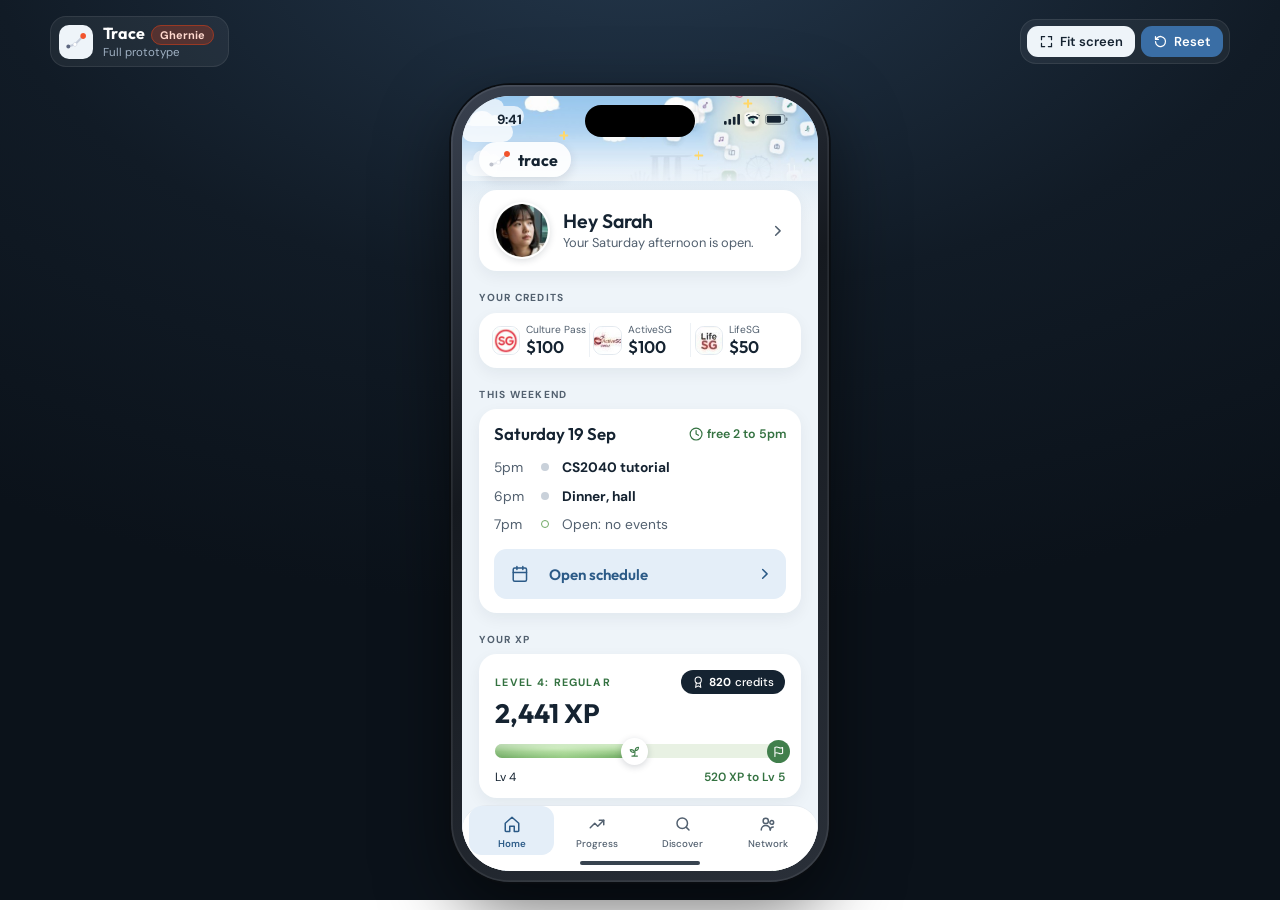
==== full/index.html @ 87d270d4 "Sharper photo on Sarah's feed post, compact linked-accounts strip under the Network tabs (v20261104d" ====
<!doctype html>
<html lang="en">
<head>
<meta charset="utf-8">
<script>/* clear old saved copies once per version so updates always show */
(function(){var V='20261104d';try{if(localStorage.getItem('trace-ver')!==V){localStorage.setItem('trace-ver',V);var done=function(){location.reload();};
var p=('caches' in window)?caches.keys().then(function(ks){return Promise.all(ks.map(function(k){return caches.delete(k);}));}):Promise.resolve();
p.then(function(){return navigator.serviceWorker?navigator.serviceWorker.getRegistrations():[];}).then(function(rs){return Promise.all((rs||[]).map(function(r){return r.update().catch(function(){});}));}).then(done,done);}}catch(e){}})();
</script>

<meta name="viewport" content="width=device-width, initial-scale=1, viewport-fit=cover, interactive-widget=resizes-content">
<title>Trace</title>
<meta name="description" content="Trace helps young people in Singapore restart hobbies they paused, and turns what they do into a record that counts.">
<meta property="og:type" content="website">
<meta property="og:site_name" content="Trace">
<meta property="og:title" content="Trace: restart your hobbies, keep the proof">
<meta property="og:description" content="Find a session that fits your free time, log your progress, and export a Skills Transcript. An IS211 prototype by G13T5.">
<meta property="og:url" content="https://trace.ghernie.com/">
<meta property="og:image" content="https://trace.ghernie.com/assets/og.png">
<meta property="og:image:width" content="1200">
<meta property="og:image:height" content="630">
<meta property="og:image:alt" content="The Trace app home screen beside the line: Restart your hobbies. Keep the proof.">
<meta name="twitter:card" content="summary_large_image">
<meta name="theme-color" content="#eef4f9">
<meta name="apple-mobile-web-app-capable" content="yes">
<meta name="mobile-web-app-capable" content="yes">
<meta name="apple-mobile-web-app-title" content="Trace">
<link rel="manifest" href="manifest.webmanifest">
<link rel="apple-touch-icon" href="../assets/icon-192.png">
<link rel="icon" href="../assets/mark_lg.svg" type="image/svg+xml">
<link rel="preconnect" href="https://fonts.googleapis.com">
<link rel="preconnect" href="https://fonts.gstatic.com" crossorigin>
<link href="https://fonts.googleapis.com/css2?family=DM+Sans:opsz,wght@9..40,400;9..40,500;9..40,600;9..40,700&family=Outfit:wght@600;700&family=Source+Serif+4:ital,opsz,wght@0,8..60,600;0,8..60,700;1,8..60,400&display=swap" rel="stylesheet">
<style>
:root{--ground:#eef4f9;--ink:#152331;--slate:#3f5570;--blue:#3a6ea5;--blue-ink:#2b5a87;--blue-soft:#e4eef8;--muted:#52606f;--z:1;--fit:1}
*{box-sizing:border-box;margin:0;padding:0}
html,body{background:var(--ground);-webkit-text-size-adjust:100%}
body{font-family:"DM Sans",system-ui,sans-serif;color:var(--ink);overscroll-behavior-y:none;-webkit-tap-highlight-color:transparent}
button{font:inherit;color:inherit;background:none;border:0;cursor:pointer}
img{display:block;-webkit-user-drag:none;user-select:none}
#app{width:402px;margin:0 auto;zoom:var(--z);background:var(--ground);min-height:calc(100vh / var(--z));position:relative;overflow:hidden}
.view{position:relative;width:402px;background:var(--ground)}
.view.in{animation:fadein .2s ease both}
@keyframes fadein{from{opacity:0}to{opacity:1}}
.view>img.base{position:absolute;left:0;top:0;width:402px}
.view>img.base.swap{animation:fadein .25s ease both}
.hdr{position:absolute;left:20px;top:52px;width:362px;height:40px;display:flex;align-items:center;justify-content:space-between;z-index:3;pointer-events:none}
.pill{display:flex;align-items:center;background:rgba(255,255,255,.88);border-radius:999px;white-space:nowrap;font-weight:600;color:var(--ink)}
.pill.logo{height:40px;gap:8px;padding:0 14px 0 10px;box-shadow:0 4px 12px rgba(21,35,49,.12)}
.pill.logo img{width:26px;height:22px}.pill.logo span{font-family:Outfit;font-weight:700;font-size:18px}
.pill.back{height:40px;gap:6px;padding:0 14px 0 10px;font-size:14px;box-shadow:0 4px 12px rgba(21,35,49,.12)}
.pill.back img{width:18px;height:18px}
.pill.where{padding:8px 12px;font-size:13px}
.hot{position:absolute;z-index:4;border-radius:10px;cursor:pointer}
.hot:active{background:rgba(21,35,49,.07)}
.debug .hot{outline:2px dashed #d23e1b;outline-offset:-2px;background:rgba(210,62,27,.08)}
.debug .w{outline:2px dashed #417f4c;outline-offset:1px}

/* ---------- interactive widgets (states drawn from the Figma components) ---------- */
.w{position:absolute;z-index:5;display:flex;align-items:center;justify-content:center;gap:6px;border-radius:999px;white-space:nowrap;cursor:pointer;
   transition:background-color .2s,border-color .2s,color .2s;user-select:none}
.w.ghost{background:transparent}
.w.chip{font-family:"DM Sans";font-weight:600;font-size:13px;border:1.5px solid #d9dde3;background:#fff;color:var(--ink)}
.w.chip.on{background:var(--ink);border-color:var(--ink);color:#fff}
.w.tog{background:#c9d3dd;justify-content:flex-start;padding:0 3px}
.w.tog i{width:22px;height:22px;border-radius:50%;background:#fff;box-shadow:0 1px 3px rgba(21,35,49,.2);transition:transform .2s ease}
.w.tog.on{background:#417f4c}.w.tog.on i{transform:translateX(18px)}
.w.act{font-family:Outfit;font-weight:600;font-size:13px;background:#e4eef8;border:1px solid #bfd3e8;box-shadow:0 2px 0 #c9daea;color:var(--blue-ink)}
.w.act.done,.w.sp.done{background:#e5f1df;border-color:#e5f1df;box-shadow:none;color:#347241}
.w.join{font-family:Outfit;font-weight:600;font-size:14px;background:var(--blue);border:1px solid #bfd3e8;box-shadow:0 2px 0 #c9daea;color:#fff}
.w.join.done{background:#417f4c;border-color:#417f4c;box-shadow:none}
.w.sp{font-family:Outfit;font-weight:600;font-size:15px;border-radius:14px}
.w.ghost.chip,.w.ghost.tog,.w.ghost.act,.w.ghost.join,.w.ghost.sp{background:transparent!important;border-color:transparent!important;box-shadow:none!important;color:transparent!important}
.w.ghost i,.w.ghost svg{opacity:0}
.w.compact{background:#fff;border-radius:0;box-shadow:0 3px 0 #fff;justify-content:flex-end}   /* hides the baked Connect button on the white card */
.cbadge{display:flex;align-items:center;justify-content:center;gap:4px;width:90px;height:22px;border-radius:999px;background:#e5f1df;color:#347241;font-family:Outfit;font-weight:600;font-size:12px;animation:fadein .2s ease both}
.w,.hot{outline:none}
.w:focus-visible,.hot:focus-visible{outline:2px solid #3a6ea5;outline-offset:2px}

/* ---------- bottom nav (same as the A/B app) ---------- */
#navwrap{position:fixed;left:0;right:0;bottom:0;z-index:20;pointer-events:none}
#nav{width:402px;margin:0 auto;zoom:var(--z);height:75px;position:relative}
.nav{position:absolute;left:0;right:0;bottom:0;height:75px;background:#fff;border-top:1px solid #e3e9ef;border-radius:28px 28px 0 0;display:flex;align-items:flex-start;padding:0 8px 18px;pointer-events:auto}
.tab{flex:1;height:100%;display:flex;flex-direction:column;align-items:center;gap:4px;padding:10px 0 6px;border-radius:14px;color:var(--muted);font-size:11px;font-weight:500}
.tab .ico{width:22px;height:22px;background:currentColor;-webkit-mask:var(--m) center/contain no-repeat;mask:var(--m) center/contain no-repeat}
.tab.on{background:var(--blue-soft);color:var(--blue-ink);font-weight:600}

/* ---------- overlays ---------- */
#ovl{position:fixed;inset:0;z-index:30;display:none}
#ovl.open{display:block}
.scrim{position:absolute;inset:0;background:rgba(21,35,49,.4);animation:fadein .2s ease both}
.sheetwrap{position:absolute;left:0;right:0;bottom:0;display:flex;justify-content:center;pointer-events:none}
.sheetbox{position:relative;width:402px;zoom:var(--z);overflow:hidden;pointer-events:auto;animation:sheetup .28s cubic-bezier(.2,.8,.2,1) both}
@keyframes sheetup{from{transform:translateY(60px);opacity:0}to{transform:none;opacity:1}}
.sheetbox>img{position:absolute;left:0;top:0;width:402px}

/* ================= DESKTOP: phone frame + control bar ================= */
#bar,#status,#homebar{display:none}
html.framed,html.framed body{background:radial-gradient(1200px 700px at 50% -10%,#24384d 0%,#111b26 55%,#0b121a 100%) fixed;min-height:100vh}
html.framed #stage{display:flex;flex-direction:column;align-items:center;gap:18px;padding:16px 16px 28px}
html.framed #bar{display:flex;flex-wrap:wrap;align-items:center;justify-content:space-between;gap:10px;color:#e8eef5;width:100%;max-width:1180px}
.grp{display:flex;align-items:center;gap:6px;background:rgba(255,255,255,.06);border:1px solid rgba(255,255,255,.08);border-radius:16px;padding:6px}
.brand{gap:10px;padding:6px 14px 6px 8px}
.brand .mk{width:34px;height:34px;border-radius:10px;background:#eef4f9;display:flex;align-items:center;justify-content:center}
.brand .mk img{width:22px;height:19px}
.brand b{font-family:Outfit;font-size:16px;font-weight:700;color:#fff}
.brand .tag{font-size:11px;font-weight:700;color:#ffd9cf;background:rgba(210,62,27,.28);border:1px solid rgba(210,62,27,.55);border-radius:999px;padding:2px 8px;margin-left:6px}
.brand small{display:block;font-size:11.5px;color:#9fb0c2;margin-top:1px}
.lbl{font-size:10.5px;font-weight:700;letter-spacing:1.2px;text-transform:uppercase;color:#8095aa;padding:0 6px 0 8px}
.bb{display:flex;align-items:center;gap:6px;font-size:13px;font-weight:600;color:#d7e1ec;padding:7px 12px;border-radius:11px;white-space:nowrap;text-decoration:none}
.bb:hover{background:rgba(255,255,255,.07)}
.bb.on{background:#eef4f9;color:#152331}
.bb.go{background:#3a6ea5;color:#fff}
.bb svg{width:15px;height:15px}
#pick{font:600 13px "DM Sans";color:#152331;background:#eef4f9;border:0;border-radius:11px;padding:7px 10px;max-width:230px}
html.framed #phone{zoom:var(--fit);width:426px;height:898px;padding:12px;border-radius:66px;background:linear-gradient(145deg,#3a4250,#15191f 40%,#2a3039);box-shadow:0 0 0 2px #0a0d11,0 30px 80px rgba(0,0,0,.55),inset 0 0 0 2px rgba(255,255,255,.08)}
html.framed #screen{position:relative;width:402px;height:874px;border-radius:54px;overflow:hidden;background:var(--ground);isolation:isolate}
html.framed #scroller{position:absolute;inset:0;overflow-y:auto;overflow-x:hidden;scrollbar-width:none;overscroll-behavior:contain}
html.framed #scroller::-webkit-scrollbar{display:none}
html.framed #app{min-height:874px}
html.framed #navwrap,html.framed #ovl{position:absolute}
html.framed #status{display:flex;position:absolute;left:0;right:0;top:0;height:50px;z-index:35;align-items:center;justify-content:space-between;padding:4px 34px 0 40px;font-weight:700;font-size:15px;color:#152331;pointer-events:none}
#status .isl{position:absolute;left:50%;top:11px;width:124px;height:36px;margin-left:-62px;background:#000;border-radius:20px}
#status .ic{display:flex;gap:6px;align-items:center}
html.framed #homebar{display:block;position:absolute;left:50%;bottom:7px;width:136px;height:5px;margin-left:-68px;border-radius:3px;background:#152331;opacity:.85;z-index:35;pointer-events:none}
</style>
<link rel="stylesheet" href="native.css?v=20261104d">
</head>
<body>
<div id="stage">
<header id="bar" aria-label="Prototype controls">
  <div class="grp brand"><div class="mk"><img src="../assets/mark_lg.svg" alt=""></div>
    <div><b>Trace</b><span class="tag">Ghernie</span><small>Full prototype</small></div></div>
  <select id="pick" aria-label="Jump to screen" hidden></select>
  <div class="grp">
    <button class="bb" id="bFit"><svg viewBox="0 0 24 24" fill="none" stroke="currentColor" stroke-width="2" stroke-linecap="round"><path d="M4 9V4h5M20 9V4h-5M4 15v5h5M20 15v5h-5"/></svg>Fit screen</button>
    <button class="bb go" id="bReset"><svg viewBox="0 0 24 24" fill="none" stroke="currentColor" stroke-width="2" stroke-linecap="round"><path d="M4 12a8 8 0 1 0 2.4-5.7L4 8.6M4 4v4.6h4.6"/></svg>Reset</button>
    </div>
</header>
<div id="phone"><div id="screen">
<div id="status" aria-hidden="true"><span>9:41</span><span class="isl"></span>
  <span class="ic"><svg width="18" height="12" viewBox="0 0 18 12"><rect x="0" y="8" width="3" height="4" rx="1" fill="#152331"/><rect x="5" y="5.5" width="3" height="6.5" rx="1" fill="#152331"/><rect x="10" y="3" width="3" height="9" rx="1" fill="#152331"/><rect x="15" y="0" width="3" height="12" rx="1" fill="#152331"/></svg>
  <svg width="16" height="12" viewBox="0 0 16 12"><path d="M8 11.5l2.3-2.7a3.3 3.3 0 0 0-4.6 0zM3.4 6.1a6.8 6.8 0 0 1 9.2 0l1.5-1.8a9.2 9.2 0 0 0-12.2 0zM.4 2.6a11 11 0 0 1 15.2 0L16 2.1A12 12 0 0 0 0 2.1z" fill="#152331"/></svg>
  <svg width="26" height="12" viewBox="0 0 26 12"><rect x=".5" y=".5" width="22" height="11" rx="3" fill="none" stroke="#152331" opacity=".45"/><rect x="2" y="2" width="16" height="8" rx="1.6" fill="#152331"/><rect x="23.5" y="4" width="1.8" height="4" rx=".9" fill="#152331" opacity=".45"/></svg></span></div>
<div id="scroller"><div id="app"></div></div>
<div id="navwrap"><div id="nav"><nav class="nav" aria-label="Main">
  <button class="tab" data-tab="h"><span class="ico" style="--m:url(../assets/n_home.svg)"></span>Home</button>
  <button class="tab" data-tab="p"><span class="ico" style="--m:url(../assets/n_prog.svg)"></span>Progress</button>
  <button class="tab" data-tab="d"><span class="ico" style="--m:url(../assets/n_disc.svg)"></span>Discover</button>
  <button class="tab" data-tab="w"><span class="ico" style="--m:url(../assets/n_net.svg)"></span>Network</button>
</nav></div></div>
<div id="ovl"></div>
<div id="homebar" aria-hidden="true"></div>
</div></div>
</div>
<script src="data.js?v=20261104d"></script>
<script src="native.js?v=20261104d"></script>
<script src="player.js?v=20261104d"></script>
<script src="appmode.js?v=20261104d"></script>
</body>
</html>
---- full/native.css ----
/* Trace native screens: Progress, Skills, Vault, Tailor, Portfolio. Built on the Trace 2.0 tokens. */
.nview{position:relative;width:402px;min-height:874px;background:var(--ground);padding-bottom:110px}
.nview *{box-sizing:border-box}
.nx-sky{position:absolute;left:0;top:0;width:402px;height:150px;background:url(../app/img/sky.jpg) top center/402px 96px no-repeat,linear-gradient(#d9e7f3 0,#d9e7f3 96px,var(--ground) 150px);pointer-events:none}
.nx-sky::after{content:"";position:absolute;left:0;right:0;top:70px;height:80px;background:linear-gradient(rgba(238,244,249,0),var(--ground))}
.nx-wrap{position:relative;padding:0 20px}
.nx-top{height:52px}
.nx-logo{display:inline-flex;align-items:center;gap:8px;height:40px;padding:0 14px 0 10px;background:rgba(255,255,255,.9);border-radius:999px;box-shadow:0 4px 12px rgba(21,35,49,.12);font-family:Outfit;font-weight:700;font-size:18px}
.nx-logo img{width:26px;height:22px}
.nx-back{display:inline-flex;align-items:center;gap:6px;height:40px;padding:0 16px 0 10px;background:#fff;border-radius:999px;box-shadow:0 4px 12px rgba(21,35,49,.12);font-weight:600;font-size:14px;color:var(--ink)}
.nx-back img{width:18px;height:18px}
.nx-hrow{display:flex;justify-content:space-between;align-items:center;height:40px}
.nx-where{background:rgba(255,255,255,.9);border-radius:999px;padding:7px 12px;font-size:13px;font-weight:600}
h1.nx-h1{font-family:Outfit;font-weight:700;font-size:30px;letter-spacing:-.3px;margin:18px 0 6px;color:var(--ink)}
.nx-sub{font-size:15px;color:#52606f;line-height:1.4;margin-bottom:14px}
.nx-label{font-size:11.5px;font-weight:700;letter-spacing:1.4px;text-transform:uppercase;color:#52606f;margin:22px 0 10px}
.nx-card{background:#fff;border-radius:20px;box-shadow:0 6px 18px rgba(21,35,49,.06);padding:16px}
.nx-card+.nx-card{margin-top:14px}
.nx-gap{height:14px}
.nx-row{display:flex;align-items:center;gap:12px}
.nx-sp{flex:1;min-width:0}
.nx-muted{color:#52606f;font-size:13px;line-height:1.4}
.nx-b{font-weight:700}
.nx-link{color:var(--blue-ink);font-weight:600;font-size:14px;display:inline-flex;align-items:center;gap:6px;cursor:pointer}
.nx-link svg{width:15px;height:15px}

/* segmented chips (Hobbies / Trace Skills / Trace Vault) */
.nx-seg{display:flex;gap:8px;margin:4px 0 14px;overflow-x:auto;scrollbar-width:none}
.nx-seg::-webkit-scrollbar{display:none}
.nx-pill{flex:none;height:38px;padding:0 16px;border-radius:999px;background:#fff;border:1.5px solid #d9dde3;font-weight:600;font-size:14px;color:var(--ink);display:inline-flex;align-items:center;gap:6px;transition:background .15s,color .15s}
.nx-pill.on{background:var(--ink);border-color:var(--ink);color:#fff}
.nx-pill.sm{height:32px;padding:0 12px;font-size:13px}
/* hobby tabs */
.nx-tabs{display:flex;background:#fff;border-radius:999px;padding:4px;box-shadow:0 4px 14px rgba(21,35,49,.06);margin:6px 0 14px}
.nx-tabs button{flex:1;height:42px;border-radius:999px;font-weight:600;font-size:15px;color:#3f5570;transition:background .2s,color .2s}
.nx-tabs button.on{background:var(--ink);color:#fff}

/* buttons */
.nx-btn{width:100%;height:52px;border-radius:14px;background:var(--blue);color:#fff;font-family:Outfit;font-weight:600;font-size:17px;display:flex;align-items:center;justify-content:center;gap:10px;box-shadow:0 3px 0 #2b5a87;transition:transform .08s,opacity .2s}
.nx-btn:active{transform:translateY(2px);box-shadow:0 1px 0 #2b5a87}
.nx-btn.ghost{background:#fff;color:var(--ink);border:1.5px solid #c9d6e3;box-shadow:0 2px 0 #d7e2ec}
.nx-btn.green{background:#417f4c;box-shadow:0 3px 0 #2f6239}
.nx-btn.sm{height:44px;font-size:15px;border-radius:12px}
.nx-btn[disabled]{opacity:.45;pointer-events:none}
.nx-btn svg{width:18px;height:18px}
.nx-btns{display:flex;gap:10px;margin-top:12px}
.nx-btns>*{flex:1}
.nx-mini{height:34px;padding:0 14px;border-radius:999px;background:#e4eef8;border:1px solid #bfd3e8;box-shadow:0 2px 0 #c9daea;color:var(--blue-ink);font-family:Outfit;font-weight:600;font-size:13.5px;display:inline-flex;align-items:center;gap:6px;white-space:nowrap}
.nx-mini.done{background:#e5f1df;border-color:#e5f1df;box-shadow:none;color:#347241}
.nx-tag{display:inline-flex;align-items:center;gap:5px;padding:4px 10px;border-radius:999px;font-size:12px;font-weight:600;background:#e4eef8;color:#2b5a87;white-space:nowrap}
.nx-tag.green{background:#e5f1df;color:#347241}
.nx-tag.amber{background:#fff4d6;color:#8a5a00}
.nx-tag.dark{background:var(--ink);color:#fff}
.nx-tag.grey{background:#eef1f4;color:#52606f}
.nx-tag svg{width:12px;height:12px}

/* toggle */
.nx-tog{flex:none;width:46px;height:28px;border-radius:999px;background:#c9d3dd;position:relative;transition:background .2s}
.nx-tog i{position:absolute;left:3px;top:3px;width:22px;height:22px;border-radius:50%;background:#fff;box-shadow:0 1px 3px rgba(21,35,49,.2);transition:transform .2s}
.nx-tog.on{background:#417f4c}.nx-tog.on i{transform:translateX(18px)}

/* list */
.nx-list{background:#fff;border-radius:20px;box-shadow:0 6px 18px rgba(21,35,49,.06);overflow:hidden}
.nx-li{display:flex;align-items:center;gap:12px;padding:14px 16px;border-top:1px solid #edf1f5;width:100%;text-align:left}
.nx-li:first-child{border-top:0}
.nx-li .t{font-weight:600;font-size:16px;color:var(--ink)}
.nx-li .s{font-size:13px;color:#52606f;margin-top:2px;line-height:1.35}
.nx-ico{flex:none;width:40px;height:40px;border-radius:12px;background:#e4eef8;color:var(--blue-ink);display:flex;align-items:center;justify-content:center}
.nx-ico.green{background:#e5f1df;color:#347241}
.nx-ico svg{width:20px;height:20px}
.nx-chev{width:18px;height:18px;color:#8b98a6;flex:none}
.nx-ava{flex:none;width:44px;height:44px;border-radius:50%;object-fit:cover;background:#dfe7ef}

/* Progress: hobbies grid */
.nx-cat{font-size:11.5px;font-weight:700;letter-spacing:1.4px;color:#52606f;margin:6px 0 8px}
.nx-hgrid{display:grid;grid-template-columns:repeat(3,1fr);gap:8px 6px;margin-bottom:10px}
.nx-hob{display:flex;flex-direction:column;align-items:center;gap:4px;padding:4px 0;border-radius:14px;text-align:center}
.nx-hob:active{background:#f1f5f9}
.nx-ring{position:relative;width:52px;height:52px;border-radius:50%;display:flex;align-items:center;justify-content:center}
.nx-ring .in{width:44px;height:44px;border-radius:50%;background:#e9eff5;display:flex;align-items:center;justify-content:center;color:#3f5570}
.nx-ring .in svg{width:22px;height:22px}
.nx-ring .lv{position:absolute;right:-6px;bottom:-4px;background:#417f4c;color:#fff;font-family:Outfit;font-weight:700;font-size:11px;padding:2px 6px;border-radius:999px;border:2px solid #fff}
.nx-ring.add{background:none;border:2px dashed #c3ccd6}
.nx-ring.add .in{background:none}
.nx-ring.sug{border:2px dashed #f0b3a1}
.nx-hob b{font-size:13.5px;font-weight:700;color:var(--ink)}
.nx-hob small{font-size:12px;color:#6a7683}
.nx-hob small.sugg{color:#2b5a87;font-weight:600}
.nx-ai{border-radius:20px;padding:2px;background:linear-gradient(135deg,#bfe0c4,#c6d9ef 50%,#2a3b4d)}
.nx-ai>div{background:#fff;border-radius:18px;padding:16px}
.nx-ai .kick{font-size:11.5px;font-weight:700;letter-spacing:1.2px;color:#3f5570}
.nx-mark{flex:none;width:38px;height:38px;border-radius:50%;background:#fff;border:1px solid #e3e9ef;display:flex;align-items:center;justify-content:center}
.nx-mark img{width:22px;height:19px}

/* radar */
.nx-radar{display:block;margin:0 auto}
.nx-radar text{font:600 12px "DM Sans";fill:#152331}
.nx-hchips{display:flex;justify-content:center;gap:6px;flex-wrap:wrap;margin-top:6px}
.nx-hchip{display:inline-flex;align-items:center;gap:5px;padding:5px 10px;border-radius:999px;background:#e4eef8;color:#2b5a87;font-size:12.5px;font-weight:600;transition:opacity .2s,background .2s}
.nx-hchip.off{background:#eef1f4;color:#8b98a6;text-decoration:line-through}
.nx-hchip svg{width:13px;height:13px}
.nx-insight{display:flex;gap:10px;background:#e4eef8;border-radius:14px;padding:12px 14px;font-size:14px;color:#2a3d52;line-height:1.4;margin-top:12px}
.nx-insight svg{flex:none;width:16px;height:16px;margin-top:2px;color:#2b5a87}
/* matrix */
.nx-skill{padding:14px 16px;border-top:1px solid #edf1f5;width:100%;text-align:left;display:block}
.nx-skill:first-child{border-top:0}
.nx-skill .r1,.nx-skill .r2{display:flex;align-items:center;justify-content:space-between;gap:10px}
.nx-skill .r2{margin-top:6px}
.nx-skill .nm{font-weight:700;font-size:16px}
.nx-bars{display:flex;align-items:center;gap:4px;font-size:13px;color:#3f5570}
.nx-bars i{width:20px;height:5px;border-radius:3px;background:#e1e6ec}
.nx-bars i.on{background:#6ea862}
.nx-bars span{margin-left:6px;width:64px}
.nx-ev{margin-top:10px;display:none;border-left:2px solid #d7e5d2;padding-left:10px}
.nx-skill.open .nx-ev{display:block;animation:fadein .2s}
.nx-ev div{font-size:13px;color:#3f5570;padding:3px 0}
.nx-sel{appearance:none;-webkit-appearance:none;height:32px;border-radius:999px;border:1.5px solid #c9d6e3;background:#fff url("data:image/svg+xml,%3Csvg xmlns='http://www.w3.org/2000/svg' width='12' height='12' viewBox='0 0 24 24' fill='none' stroke='%232b5a87' stroke-width='3' stroke-linecap='round'%3E%3Cpath d='M6 9l6 6 6-6'/%3E%3C/svg%3E") right 10px center no-repeat;padding:0 30px 0 12px;font:600 13px "DM Sans";color:#2b5a87}

/* vault grid */
.nx-chips{display:flex;gap:8px;overflow-x:auto;margin:0 -20px 14px;padding:0 20px;scrollbar-width:none}
.nx-chips::-webkit-scrollbar{display:none}
.nx-grid{display:grid;grid-template-columns:repeat(3,1fr);gap:10px}
.nx-tile{position:relative;background:#fff;border-radius:14px;overflow:hidden;box-shadow:0 4px 12px rgba(21,35,49,.06);text-align:center;animation:fadein .25s}
.nx-tile .th{position:relative;width:100%;aspect-ratio:114/113;background:#dfe7ef center/cover no-repeat;display:flex;align-items:center;justify-content:center;color:#3f5570}
.nx-tile .th svg.big{width:34px;height:34px}
.nx-tile .nm{font-size:12px;font-weight:500;padding:6px 6px 8px;white-space:nowrap;overflow:hidden;text-overflow:ellipsis}
.nx-tile .ok{position:absolute;left:6px;top:6px;width:20px;height:20px;border-radius:50%;background:#417f4c;color:#fff;display:flex;align-items:center;justify-content:center;border:2px solid #fff}
.nx-tile .ok svg{width:11px;height:11px}
.nx-tile .menu{position:absolute;right:6px;top:6px;width:26px;height:26px;border-radius:50%;background:rgba(255,255,255,.92);display:flex;align-items:center;justify-content:center}
.nx-tile .menu svg{width:15px;height:15px}
.nx-tile .newdot{position:absolute;right:6px;bottom:6px;background:#d23e1b;color:#fff;font-size:10px;font-weight:700;padding:2px 6px;border-radius:999px}
.nx-tile .pg{position:absolute;left:8px;right:8px;bottom:8px;height:5px;border-radius:3px;background:rgba(255,255,255,.7);overflow:hidden}
.nx-tile .pg i{display:block;height:100%;background:#6ea862;transition:width .2s linear}
.nx-tile .pct{position:absolute;left:6px;top:6px;background:rgba(21,35,49,.75);color:#fff;font-size:11px;font-weight:700;padding:2px 6px;border-radius:999px}
.nx-tile.fail .th{filter:grayscale(.6) brightness(.8)}
.nx-tile .x{position:absolute;left:6px;top:6px;width:22px;height:22px;border-radius:50%;background:#b3261e;color:#fff;display:flex;align-items:center;justify-content:center}
.nx-tile .x svg{width:12px;height:12px}
.nx-more{border:2px dashed #c3ccd6;background:transparent;box-shadow:none;display:flex;flex-direction:column;align-items:center;justify-content:center;gap:4px;min-height:140px;border-radius:14px;color:#3f5570}
.nx-more b{font-family:Outfit;font-size:20px}
.nx-more small{font-size:12.5px;color:#52606f}
.nx-act2{display:flex;background:#fff;border-radius:20px;box-shadow:0 6px 18px rgba(21,35,49,.06);margin-top:14px}
.nx-act2 button{flex:1;display:flex;align-items:center;gap:10px;padding:16px 14px;text-align:left}
.nx-act2 button+button{border-left:1px solid #edf1f5}
.nx-act2 .t{font-weight:600;font-size:15.5px}
.nx-act2 .s{font-size:12.5px;color:#52606f;margin-top:2px}
.nx-upcard .bar{height:8px;border-radius:4px;background:#e1e6ec;overflow:hidden;margin:12px 0}
.nx-upcard .bar i{display:block;height:100%;background:#6ea862;transition:width .25s}
.nx-alert{display:flex;gap:10px;align-items:flex-start;border-radius:14px;padding:12px 14px;font-size:14px;line-height:1.4}
.nx-alert.red{background:#fbe9e7;color:#8e1f14}
.nx-alert.green{background:#e5f1df;color:#2f5b33}
.nx-alert.blue{background:#e4eef8;color:#2a3d52}
.nx-alert svg{flex:none;width:17px;height:17px;margin-top:1px}
.nx-alert a,.nx-alert button.u{text-decoration:underline;font-weight:700;color:inherit;margin-left:auto}
.nx-pop{position:absolute;z-index:8;right:0;top:34px;width:200px;background:#fff;border-radius:14px;box-shadow:0 12px 30px rgba(21,35,49,.2);padding:4px;text-align:left;animation:fadein .15s}
.nx-pop button{display:flex;align-items:center;gap:10px;width:100%;padding:11px 12px;font-size:14.5px;font-weight:600;border-radius:10px}
.nx-pop button:active{background:#f1f5f9}
.nx-pop button.red{color:#b3261e}
.nx-pop svg{width:16px;height:16px}

/* hobby header */
.nx-hhead{position:relative;height:182px;background:center top/402px 182px no-repeat}
.nx-hhead .back{position:absolute;left:20px;top:52px}
.nx-hhead .ring{position:absolute;left:20px;top:104px;width:66px;height:66px;border-radius:50%;display:flex;align-items:center;justify-content:center}
.nx-hhead .ring .in{width:54px;height:54px;border-radius:50%;background:#fff;display:flex;align-items:center;justify-content:center;color:var(--ink)}
.nx-hhead .ring .in svg{width:26px;height:26px}
.nx-hhead .ring .lv{position:absolute;right:-8px;top:-6px;background:var(--ink);color:#fff;font-family:Outfit;font-weight:700;font-size:12px;padding:2px 7px;border-radius:999px;border:2px solid #fff}
.nx-hhead .ttl{position:absolute;left:92px;top:106px;min-width:176px;padding:4px 14px 6px 12px;border-radius:14px;background:rgba(244,248,251,.97);box-shadow:0 2px 10px rgba(21,35,49,.04)}
.nx-hhead .ttl b{display:block;font-family:Outfit;font-weight:700;font-size:30px;line-height:1.15;letter-spacing:-.3px}
.nx-hhead .ttl span{font-size:14.5px;font-weight:500;color:#3f5570}
.nx-hhead.plain{background:url(../app/img/sky.jpg) top center/402px 96px no-repeat,linear-gradient(#d9e7f3 0,#d9e7f3 96px,#dfeadc 182px)}

/* log session */
.nx-seg2{display:flex;background:#e9eef3;border-radius:999px;padding:3px;margin:12px 0}
.nx-seg2 button{flex:1;height:38px;border-radius:999px;font-weight:600;font-size:14px;color:#3f5570}
.nx-seg2 button.on{background:var(--ink);color:#fff}
.nx-field{display:block;width:100%;border:1.5px solid #d9dde3;background:#fff;border-radius:14px;padding:12px 14px;font:500 15px "DM Sans";color:var(--ink);outline:none}
.nx-field:focus{border-color:var(--blue)}
textarea.nx-field{resize:none;line-height:1.4}
.nx-flabel{font-size:11.5px;font-weight:700;letter-spacing:1.3px;color:#52606f;margin:16px 0 8px;text-transform:uppercase}
.nx-opts{display:flex;flex-wrap:wrap;gap:8px}

/* journey */
.nx-xp{font-family:Outfit;font-weight:700;font-size:28px}
.nx-xp small{font-family:"DM Sans";font-weight:500;font-size:14px;color:#52606f}
.nx-journey{display:block;margin:6px auto 0;overflow:visible}
.nx-journey text{font:600 11px "DM Sans";fill:#152331}
.nx-journey text.s{font-weight:400;font-size:10px;fill:#52606f}
.nx-journey text.f{fill:#7d8a97}
.nx-wave{position:relative;height:16px;border-radius:8px;background:#e8f1e3;overflow:visible;margin-top:8px}
.nx-wave>i{position:absolute;left:0;top:0;bottom:0;border-radius:8px;background:linear-gradient(90deg,#8fbf7f,#6ea862);transition:width .9s cubic-bezier(.2,.8,.2,1)}
.nx-wave>b{position:absolute;top:0;bottom:0;background:repeating-linear-gradient(90deg,#f4c84a 0 3px,transparent 3px 6px);border-radius:3px;transition:left .9s,width .5s}
.nx-wave>em{position:absolute;top:50%;width:30px;height:30px;margin:-15px 0 0 -15px;border-radius:50%;background:#fff;box-shadow:0 2px 8px rgba(21,35,49,.18);display:flex;align-items:center;justify-content:center;color:#417f4c;transition:left .9s cubic-bezier(.2,.8,.2,1)}
.nx-wave>em svg{width:15px;height:15px}
.nx-streak{display:flex;gap:16px;align-items:center;margin-top:12px}
.nx-donut{flex:none;width:86px;height:86px;border-radius:50%;display:flex;align-items:center;justify-content:center;transition:background .6s}
.nx-donut>div{width:62px;height:62px;border-radius:50%;background:#fff;display:flex;flex-direction:column;align-items:center;justify-content:center;line-height:1}
.nx-donut b{font-family:Outfit;font-size:24px}.nx-donut small{font-size:11px;color:#52606f;margin-top:2px}
.nx-weeks{display:flex;gap:6px;margin:10px 0 6px}
.nx-weeks i{flex:1;height:6px;border-radius:3px;background:#e1ecdb}
.nx-weeks i.on{background:#6ea862}
.nx-badges{display:grid;grid-template-columns:repeat(4,1fr);gap:4px;text-align:center}
.nx-badge{display:flex;flex-direction:column;align-items:center;gap:5px;padding:4px 2px;border-radius:12px}
.nx-badge .bi{width:54px;height:54px;border-radius:16px;background:#e5f1df;color:#2f6239;display:flex;align-items:center;justify-content:center;transition:all .3s}
.nx-badge .bi svg{width:26px;height:26px}
.nx-badge.lock .bi{background:transparent;border:2px dashed #c3ccd6;color:#8b98a6}
.nx-badge b{font-size:12.5px}
.nx-badge small{font-size:11px;color:#52606f;line-height:1.3}
.nx-badge.pop .bi{animation:pop .6s}
@keyframes pop{0%{transform:scale(.6)}60%{transform:scale(1.15)}100%{transform:scale(1)}}

/* review & share */
.nx-thumbs{display:flex;gap:8px;margin:12px 0}
.nx-thumbs button{position:relative;width:56px;height:56px;border-radius:10px;background:#dfe7ef center/cover;outline:2.5px solid transparent;outline-offset:1px;transition:opacity .2s}
.nx-thumbs button.on{outline-color:var(--ink)}
.nx-thumbs button:not(.on){opacity:.4}
.nx-thumbs button i{position:absolute;right:-5px;top:-5px;width:18px;height:18px;border-radius:50%;background:var(--ink);color:#fff;display:flex;align-items:center;justify-content:center}
.nx-thumbs button:not(.on) i{display:none}
.nx-thumbs i svg{width:10px;height:10px}
.nx-dest{display:flex;align-items:center;gap:12px;padding:12px 0;border-top:1px solid #edf1f5}
.nx-dest .lg{flex:none;width:42px;height:42px;border-radius:12px;border:1px solid #e3e9ef;display:flex;align-items:center;justify-content:center}
.nx-dest .lg svg,.nx-dest .lg img{width:24px;height:24px}

/* tailor chat */
.nx-chat{display:flex;flex-direction:column;gap:12px;padding-top:8px}
.nx-msg{display:flex;gap:10px;align-items:flex-start;animation:msgin .25s ease both}
@keyframes msgin{from{opacity:0;transform:translateY(8px)}to{opacity:1;transform:none}}
.nx-msg .bub{background:#fff;border-radius:18px;padding:12px 14px;font-size:15px;line-height:1.45;box-shadow:0 4px 12px rgba(21,35,49,.05);max-width:288px}
.nx-msg.me{justify-content:flex-end}
.nx-msg.me .bub{background:var(--ink);color:#fff;border-radius:18px 18px 4px 18px}
.nx-qr{display:flex;flex-wrap:wrap;gap:8px;padding-left:48px;animation:msgin .25s ease both}
.nx-qr button{height:38px;padding:0 14px;border-radius:999px;background:#fff;border:1.5px solid #d9dde3;font-weight:600;font-size:14px}
.nx-qr button:active{background:#f1f5f9}
.nx-typing{display:inline-flex;gap:4px;padding:4px 2px}
.nx-typing i{width:7px;height:7px;border-radius:50%;background:#9aa7b4;animation:blink 1s infinite}
.nx-typing i:nth-child(2){animation-delay:.15s}.nx-typing i:nth-child(3){animation-delay:.3s}
@keyframes blink{0%,80%,100%{opacity:.3}40%{opacity:1}}
.nx-compose{position:sticky;bottom:86px;display:flex;gap:10px;margin-top:16px;z-index:4}
.nx-compose input{flex:1;height:50px;border-radius:999px;border:0;background:#fff;padding:0 18px;font:500 15px "DM Sans";box-shadow:0 4px 14px rgba(21,35,49,.08);outline:none}
.nx-compose button{flex:none;width:50px;height:50px;border-radius:50%;background:var(--ink);color:#fff;display:flex;align-items:center;justify-content:center}
.nx-compose button svg{width:20px;height:20px}
.nx-check{display:flex;gap:8px;align-items:center;font-size:14px;padding:3px 0}
.nx-check svg{width:15px;height:15px;color:#417f4c}

/* portfolio */
.nx-stats{display:flex;justify-content:space-between;margin:14px 0 12px;padding-bottom:12px;border-bottom:1px solid #edf1f5}
.nx-stats div{display:flex;flex-direction:column}
.nx-stats b{font-family:Outfit;font-weight:500;font-size:26px}
.nx-stats small{font-size:12px;color:#52606f}
.nx-works{display:flex;gap:10px;overflow-x:auto;margin:0 -20px;padding:2px 20px 4px;scrollbar-width:none}
.nx-works::-webkit-scrollbar{display:none}
.nx-works>*{flex:none;width:114px;height:114px;border-radius:14px;background:#dfe7ef center/cover}
.nx-works .add{border:2px dashed #c3ccd6;background:none;display:flex;flex-direction:column;align-items:center;justify-content:center;color:#3f5570;font-weight:600;font-size:13px;gap:4px}
.nx-works .add svg{width:22px;height:22px}
.nx-linkbox{display:flex;align-items:center;justify-content:space-between;background:#f1f5f9;border-radius:12px;padding:12px 14px;margin-top:12px;font-size:14px;color:#3f5570}

/* transcript document */
.nx-doc{background:#fff;border-radius:6px;box-shadow:0 10px 30px rgba(21,35,49,.14);padding:22px 20px;font-size:12px;color:#152331;line-height:1.45}
.nx-doc h2{font-family:Outfit;font-size:20px;margin:0}
.nx-doc h3{font-size:10px;letter-spacing:1.3px;text-transform:uppercase;color:#52606f;margin:16px 0 6px;border-bottom:1px solid #e3e9ef;padding-bottom:4px}
.nx-doc table{width:100%;border-collapse:collapse}
.nx-doc td,.nx-doc th{text-align:left;padding:5px 4px;border-bottom:1px solid #f0f3f6;vertical-align:top}
.nx-doc th{font-size:10px;color:#52606f;font-weight:600}
.nx-doc .imgs{display:grid;grid-template-columns:repeat(3,1fr);gap:6px}
.nx-doc .imgs div{aspect-ratio:1;border-radius:4px;background:#dfe7ef center/cover}
.nx-doc q{display:block;font-style:italic;color:#3f5570;margin:4px 0 2px}
.nx-doc .foot{margin-top:16px;padding-top:8px;border-top:1px solid #e3e9ef;font-size:10px;color:#6a7683;display:flex;justify-content:space-between}

/* sheets */
#nsheet{position:fixed;inset:0;z-index:31;display:none}
#nsheet.open{display:block}
html.framed #nsheet{position:absolute}
#nsheet .scrim{position:absolute;inset:0;background:rgba(21,35,49,.42);animation:fadein .2s}
#nsheet .wrap{position:absolute;left:0;right:0;bottom:0;display:flex;justify-content:center;pointer-events:none}
#nsheet .sh{pointer-events:auto;width:402px;zoom:var(--z);max-height:780px;overflow-y:auto;background:#fff;border-radius:28px 28px 0 0;padding:10px 20px 26px;animation:sheetup .28s cubic-bezier(.2,.8,.2,1) both;scrollbar-width:none}
#nsheet .sh::-webkit-scrollbar{display:none}
#nsheet .grab{width:40px;height:4px;border-radius:2px;background:#d6dde4;margin:0 auto 18px}
#nsheet h3{font-family:Outfit;font-weight:600;font-size:23px;margin-bottom:6px}
.nx-radio{display:flex;align-items:center;gap:14px;width:100%;text-align:left;border:1.5px solid #e3e9ef;border-radius:16px;padding:12px 14px;margin-top:10px;transition:border-color .15s}
.nx-radio.on{border-color:var(--ink);border-width:2px}
.nx-radio .dot{flex:none;width:22px;height:22px;border-radius:50%;border:2px solid #c3ccd6;display:flex;align-items:center;justify-content:center}
.nx-radio.on .dot{border-color:var(--ink)}
.nx-radio.on .dot::after{content:"";width:11px;height:11px;border-radius:50%;background:var(--ink)}
.nx-radio .t{font-weight:600;font-size:15.5px}
.nx-radio .s{font-size:13px;color:#52606f;margin-top:2px}
.nx-big{width:100%;border-radius:16px;background:#dfe7ef center/cover;aspect-ratio:4/3;margin-bottom:14px;display:flex;align-items:center;justify-content:center;color:#3f5570;overflow:hidden}
.nx-big video{width:100%;height:100%;object-fit:cover}
.nx-big svg{width:56px;height:56px}
.nx-celebrate{text-align:center;padding:8px 0 4px}
.nx-celebrate .medal{width:96px;height:96px;margin:6px auto 12px;border-radius:50%;background:radial-gradient(circle at 30% 30%,#9ed08b,#417f4c);color:#fff;display:flex;align-items:center;justify-content:center;font-family:Outfit;font-weight:700;font-size:34px;box-shadow:0 10px 30px rgba(65,127,76,.35);animation:pop .7s}
.nx-confetti{position:absolute;inset:0;pointer-events:none;overflow:hidden}
.nx-confetti i{position:absolute;top:-12px;width:8px;height:12px;border-radius:2px;animation:fall 1.8s ease-in forwards}
@keyframes fall{to{transform:translateY(520px) rotate(540deg);opacity:0}}
#ntoast{position:fixed;left:0;right:0;bottom:96px;z-index:40;display:flex;justify-content:center;pointer-events:none}
html.framed #ntoast{position:absolute}
#ntoast div{zoom:var(--z);max-width:360px;background:var(--ink);color:#fff;font-size:14px;font-weight:500;padding:12px 16px;border-radius:14px;box-shadow:0 10px 24px rgba(0,0,0,.25);display:flex;align-items:center;gap:10px;animation:toast 2.6s ease both}
#ntoast svg{flex:none;width:16px;height:16px;color:#9ed08b}
@keyframes toast{0%{opacity:0;transform:translateY(12px)}8%,85%{opacity:1;transform:none}100%{opacity:0;transform:translateY(6px)}}
.nx-count{display:inline-block;min-width:1ch}
.nx-hide{display:none!important}
.nx-spin{width:18px;height:18px;border-radius:50%;border:2.5px solid rgba(255,255,255,.4);border-top-color:#fff;animation:spin .8s linear infinite}
@keyframes spin{to{transform:rotate(360deg)}}

/* print: only the transcript */
#printdoc{display:none}
@media print{
  @page{size:A4;margin:14mm}
  body>*:not(#printdoc){display:none!important}
  html,body{background:#fff!important}
  #printdoc{display:block!important}
  #printdoc .nx-doc{box-shadow:none;border-radius:0;padding:0;font-size:12.5px}
  #printdoc .nx-doc .imgs div{-webkit-print-color-adjust:exact;print-color-adjust:exact}
}
#nsheet.open ~ #ntoast{bottom:auto;top:56px}
.nx-tile{overflow:visible}
.nx-tile .th{border-radius:14px 14px 0 0;overflow:hidden}
.nx-tile:has(.nx-pop){z-index:9}
.nx-grid>.nx-tile:nth-child(3n+1) .nx-pop{left:0;right:auto}
.nx-grid>.nx-tile:nth-child(3n+2) .nx-pop{left:50%;right:auto;transform:translateX(-50%)}

/* ===== phone app mode (no desktop frame) ===== */
#mfab{display:none}
html:not(.framed):not(.appmode):not(.fabhidden) #mfab{display:flex;position:fixed;right:10px;top:calc(8px + env(safe-area-inset-top));z-index:45;gap:4px;align-items:center;padding:4px;border-radius:999px;background:rgba(21,35,49,.82);backdrop-filter:blur(8px);-webkit-backdrop-filter:blur(8px);box-shadow:0 6px 18px rgba(0,0,0,.25)}
#mfab button{display:flex;align-items:center;justify-content:center;gap:6px;color:#fff;font:600 13px "DM Sans",system-ui;height:34px;border-radius:999px}
#mfab .mf-go{padding:0 12px 0 10px;background:#3a6ea5}
#mfab .mf-ic{width:34px}
#mfab button[hidden]{display:none}
#mfab svg{width:16px;height:16px}
html.appmode #status{display:none}
html.appmode #status .isl{display:none}
html.appmode,html.appmode body{background:var(--ground);overscroll-behavior:none}
html:not(.framed) #navwrap{padding-bottom:env(safe-area-inset-bottom)}
html:not(.framed) #navwrap::after{content:"";position:absolute;left:0;right:0;bottom:0;height:env(safe-area-inset-bottom);background:#fff}
html:not(.framed) #app{min-height:calc(100dvh / var(--z))}

/* ================= MOTION ================= */
@property --p{syntax:'<number>';inherits:false;initial-value:0}
.cg{background:conic-gradient(var(--rc) calc(var(--p)*1turn), var(--rt) 0);transition:--p .9s cubic-bezier(.2,.8,.2,1)}
.nview.in .cg{animation:cgfill 1.1s cubic-bezier(.2,.8,.2,1) .15s both}
@keyframes cgfill{from{--p:0}}

/* entrance */
.nview.in .rise{animation:rise .55s cubic-bezier(.2,.8,.2,1) both;animation-delay:var(--d,0ms)}
@keyframes rise{from{opacity:0;transform:translateY(14px)}to{opacity:1;transform:none}}

/* sky: clouds, bobbing tiles, twinkles */
.nx-deco{position:absolute;left:0;top:0;width:402px;height:182px;pointer-events:none;overflow:hidden;z-index:0}
.nx-hhead .nx-deco{z-index:1}
.nx-hhead>.back,.nx-hhead>.ring,.nx-hhead>.ttl{z-index:2}
.nx-wrap{z-index:1}
.nx-cloud{position:absolute;height:22px;border-radius:22px;background:#fff;opacity:.8;filter:blur(.3px);animation:drift linear infinite}
.nx-cloud::before,.nx-cloud::after{content:"";position:absolute;background:#fff;border-radius:50%}
.nx-cloud::before{width:26px;height:26px;left:10px;top:-13px}
.nx-cloud::after{width:20px;height:20px;left:28px;top:-8px}
.nx-cloud.c1{width:58px;top:30px;animation-duration:46s;animation-delay:-12s}
.nx-cloud.c2{width:44px;top:70px;opacity:.6;transform:scale(.8);animation-duration:62s;animation-delay:-40s}
.nx-cloud.c3{width:70px;top:12px;opacity:.7;animation-duration:78s;animation-delay:-5s}
@keyframes drift{from{left:-90px}to{left:430px}}
.nx-float{position:absolute;width:48px;height:48px;border-radius:13px;background:#fff;box-shadow:0 6px 14px rgba(21,35,49,.16);display:flex;align-items:center;justify-content:center;color:#152331;transform:rotate(var(--r));animation:bob 4.2s ease-in-out infinite}
.nx-float svg{width:24px;height:24px}
@keyframes bob{0%,100%{transform:translateY(0) rotate(var(--r))}50%{transform:translateY(-6px) rotate(calc(var(--r) * -0.4))}}
.nx-mini-tile{position:absolute;width:22px;height:22px;border-radius:6px;background:rgba(255,255,255,.95);box-shadow:0 2px 6px rgba(21,35,49,.12);display:flex;align-items:center;justify-content:center;color:#5d6b8a;animation:bobsm 5s ease-in-out infinite}
.nx-mini-tile svg{width:12px;height:12px}
@keyframes bobsm{0%,100%{transform:translate(0,0) rotate(-6deg)}33%{transform:translate(3px,-5px) rotate(4deg)}66%{transform:translate(-2px,-2px) rotate(-2deg)}}
.nx-twinkle{position:absolute;width:10px;height:10px;animation:twinkle 2.6s ease-in-out infinite}
.nx-twinkle::before,.nx-twinkle::after{content:"";position:absolute;left:4px;top:0;width:2px;height:10px;border-radius:2px;background:#ffd76a}
.nx-twinkle::after{transform:rotate(90deg)}
@keyframes twinkle{0%,100%{opacity:0;transform:scale(.4) rotate(0)}50%{opacity:1;transform:scale(1) rotate(45deg)}}
.nx-hhead .ring{box-shadow:0 0 0 0 rgba(110,168,98,.45);animation:ringglow 3s ease-in-out infinite}
@keyframes ringglow{0%,100%{box-shadow:0 0 0 0 rgba(110,168,98,.0)}50%{box-shadow:0 0 0 6px rgba(110,168,98,.18)}}

/* XP bar: flowing fill, marching pending stripes, bobbing knob */
.nx-wave{overflow:hidden;border-radius:8px}
.nx-wave>i{background:linear-gradient(90deg,#7fb46f,#a6d394,#6ea862,#a6d394,#7fb46f);background-size:200% 100%;animation:flow 3s linear infinite;overflow:hidden}
.nx-wave>i::after{content:"";position:absolute;inset:0;background:repeating-linear-gradient(115deg,rgba(255,255,255,0) 0 10px,rgba(255,255,255,.28) 10px 16px);background-size:200% 100%;animation:flow 1.6s linear infinite}
.nx-wave>i::before{content:"";position:absolute;top:0;bottom:0;width:40px;left:-40px;background:linear-gradient(90deg,transparent,rgba(255,255,255,.7),transparent);animation:shine 2.8s ease-in-out infinite}
@keyframes flow{from{background-position:0 0}to{background-position:-200% 0}}
@keyframes shine{0%{left:-40px}60%,100%{left:100%}}
.nx-wave>b{animation:march 1s linear infinite;background-size:12px 100%}
@keyframes march{from{background-position:0 0}to{background-position:12px 0}}
.nx-wave{overflow:visible}
.nx-wave>em{animation:knob 2.4s ease-in-out infinite;z-index:2}
@keyframes knob{0%,100%{margin-top:-15px}50%{margin-top:-19px}}

/* journey path */
.nx-journey path.flow{animation:dash 1.2s linear infinite}
@keyframes dash{to{stroke-dashoffset:-18}}
.nview.in .nx-journey path.done{stroke-dasharray:100;animation:draw 1s cubic-bezier(.2,.8,.2,1) .2s both}
@keyframes draw{from{stroke-dashoffset:100}to{stroke-dashoffset:0}}
.nx-journey .pulse{transform-box:fill-box;transform-origin:center;animation:pulse 2s ease-out infinite}
@keyframes pulse{0%{transform:scale(1);opacity:.7}100%{transform:scale(1.7);opacity:0}}

/* buttons, tags, badges, AI card */
.nx-btn:not(.ghost){position:relative;overflow:hidden}
.nx-btn:not(.ghost)::after{content:"";position:absolute;top:0;bottom:0;width:60px;left:-80px;background:linear-gradient(100deg,transparent,rgba(255,255,255,.28),transparent);transform:skewX(-18deg);animation:btnshine 4.5s ease-in-out infinite}
@keyframes btnshine{0%,70%{left:-80px}100%{left:110%}}
.nx-tag.amber svg{animation:tick 2s linear infinite}
@keyframes tick{to{transform:rotate(360deg)}}
.nx-tag.amber{animation:glow 2s ease-in-out infinite}
@keyframes glow{0%,100%{box-shadow:0 0 0 0 rgba(244,200,74,0)}50%{box-shadow:0 0 0 4px rgba(244,200,74,.25)}}
.nx-badge:not(.lock) .bi{animation:float 3.6s ease-in-out infinite}
.nx-badge:nth-child(2):not(.lock) .bi{animation-delay:-1.2s}
.nx-badge:nth-child(3):not(.lock) .bi{animation-delay:-2.4s}
@keyframes float{0%,100%{transform:translateY(0)}50%{transform:translateY(-4px)}}
.nx-ai{background:linear-gradient(120deg,#bfe0c4,#c6d9ef,#2a3b4d,#c6d9ef,#bfe0c4);background-size:300% 300%;animation:aiborder 6s ease-in-out infinite}
@keyframes aiborder{0%,100%{background-position:0% 50%}50%{background-position:100% 50%}}
.nx-mark{animation:markbob 3.2s ease-in-out infinite}
@keyframes markbob{0%,100%{transform:translateY(0)}50%{transform:translateY(-2px)}}
.nx-hob:active,.nx-tile:active,.nx-li:active{transform:scale(.97);transition:transform .1s}
.nx-ring.add,.nx-more{transition:border-color .2s}
.nx-ring.sug{animation:sugg 2.4s ease-in-out infinite}
@keyframes sugg{0%,100%{transform:scale(1)}50%{transform:scale(1.06)}}
.nx-donut{animation:none}
.nview.in .nx-badge .bi{animation:pop .6s both, float 3.6s ease-in-out .6s infinite}
.nview.in .nx-badge.lock .bi{animation:pop .6s both}

@media (prefers-reduced-motion: reduce){
  .nview *,.nview *::before,.nview *::after{animation:none!important;transition:none!important}
}

/* slower, calmer progress fills */
.nx-wave>i{transition:width 2.4s cubic-bezier(.3,.7,.2,1)}
.nx-wave>em{transition:left 2.4s cubic-bezier(.3,.7,.2,1)}
.nx-wave>b{transition:left 2.4s cubic-bezier(.3,.7,.2,1),width .6s}
.cg{transition:--p 2s cubic-bezier(.3,.7,.2,1)}
.nview.in .cg{animation-duration:2s}

/* Home XP card (over the screen image) */
.view .nx-deco{position:absolute;z-index:3}
.nx-homexp{position:absolute;left:20px;top:617px;width:362px;height:151px;z-index:4;background:#fff;border-radius:20px;padding:18px 18px 14px;cursor:pointer;font-family:"DM Sans",system-ui;color:#152331;animation:rise .6s cubic-bezier(.2,.8,.2,1) both}
.nx-homexp .kick{font-size:12px;font-weight:700;letter-spacing:1.3px;color:#347241}
.nx-homexp .cred{display:inline-flex;align-items:center;gap:5px;background:#152331;color:#fff;border-radius:999px;padding:5px 12px;font-size:13px;font-weight:500}
.nx-homexp .cred svg{width:14px;height:14px}
.nx-homexp .nx-wave{background:#e8f1e3}
.nx-homexp .flag{position:absolute;right:-6px;top:50%;width:26px;height:26px;margin-top:-13px;border-radius:50%;background:#417f4c;color:#fff;display:flex;align-items:center;justify-content:center;z-index:1}
.nx-homexp .flag svg{width:13px;height:13px}
.nx-homexp .nx-xp b{font-family:Outfit;font-weight:700}
html:not(.framed) #mfab{zoom:var(--z)}
#ntoast div.act{pointer-events:auto}
#ntoast .tbtn{margin-left:6px;color:#9ed08b;font-weight:700;text-decoration:underline;font-size:14px;pointer-events:auto}
.nview.in .nx-post{animation:rise .55s cubic-bezier(.2,.8,.2,1) both}
/* cut-out icon tiles bobbing in place */
.nx-ft{position:absolute;max-width:none;filter:drop-shadow(0 2px 3px rgba(21,35,49,.16));animation:ftbob 4s ease-in-out infinite;will-change:transform}
.nx-ft.big{filter:drop-shadow(0 6px 10px rgba(21,35,49,.2));animation-name:ftbobbig}
@keyframes ftbob{0%,100%{transform:translateY(0) rotate(0)}50%{transform:translateY(-3px) rotate(2deg)}}
@keyframes ftbobbig{0%,100%{transform:translateY(0) rotate(0)}50%{transform:translateY(-4px) rotate(-1.5deg)}}
.view>.nx-deco.img{z-index:2}

/* calmer flowing on the green bars */
.nx-wave>i{animation-duration:10s}
.nx-wave>i::after{animation-duration:7s}
.nx-wave>i::before{animation:shine 7s ease-in-out infinite}
@keyframes shine{0%,70%{left:-40px}100%{left:100%}}
.nx-wave>b{animation-duration:3.5s}
.nx-wave>em{animation-duration:3.6s}

/* clear tap feedback everywhere */
.nx-btn,.nx-mini,.nx-pill,.nx-hob,.nx-tile,button.nx-li,.nx-tabs button,.nx-seg2 button,.nx-tog,.nx-hchip,.nx-radio,.nx-act2 button,.nx-more,.nx-qr button,.nx-back,.nx-link,.nx-thumbs button,.nx-works>*,.nx-badge,.nx-homexp,.tab,#mfab button{transition:transform .18s cubic-bezier(.3,1.6,.5,1),filter .15s,background-color .2s,color .2s}
.nx-btn:active,.nx-mini:active,.nx-pill:active,.nx-hob:active,.nx-tile:active,button.nx-li:active,.nx-tabs button:active,.nx-seg2 button:active,.nx-tog:active,.nx-hchip:active,.nx-radio:active,.nx-act2 button:active,.nx-more:active,.nx-qr button:active,.nx-back:active,.nx-thumbs button:active,.nx-works>*:active,.nx-badge:active,.nx-homexp:active,.tab:active,#mfab button:active{transform:scale(.92);filter:brightness(.94);transition-duration:.08s}
.nx-link:active{transform:scale(.9);opacity:.7}
.hot:active{background:rgba(58,110,165,.16)}
.nx-tap{position:fixed;z-index:9999;pointer-events:none;border-radius:50%;background:radial-gradient(circle,rgba(58,110,165,.38) 0,rgba(58,110,165,.22) 45%,rgba(58,110,165,0) 70%);transform:translate(-50%,-50%) scale(.2);animation:tap .55s cubic-bezier(.2,.8,.2,1) forwards}
@keyframes tap{0%{opacity:1;transform:translate(-50%,-50%) scale(.2)}100%{opacity:0;transform:translate(-50%,-50%) scale(1)}}
@media (prefers-reduced-motion: reduce){.nx-tap{display:none}}
.nx-tap{background:radial-gradient(circle,rgba(58,110,165,.55) 0,rgba(58,110,165,.32) 45%,rgba(58,110,165,0) 70%);animation:tap2 .75s cubic-bezier(.2,.8,.2,1) forwards}
@keyframes tap2{0%{opacity:1;transform:translate(-50%,-50%) scale(.3)}50%{opacity:.75}100%{opacity:0;transform:translate(-50%,-50%) scale(1.15)}}

/* ===== liquid green bars (no stripes) ===== */
.nx-wave>i{background:
   radial-gradient(60% 140% at 20% 30%, rgba(196,232,178,.95) 0, rgba(196,232,178,0) 60%),
   radial-gradient(50% 160% at 70% 80%, rgba(92,154,82,.9) 0, rgba(92,154,82,0) 60%),
   radial-gradient(40% 120% at 45% 10%, rgba(170,216,150,.9) 0, rgba(170,216,150,0) 60%),
   linear-gradient(90deg,#6ea862,#8cc57a 50%,#6ea862);
  background-size:220% 100%,260% 100%,180% 100%,100% 100%;
  animation:liquid 14s ease-in-out infinite alternate}
@keyframes liquid{0%{background-position:0% 0,100% 0,30% 0,0 0}50%{background-position:60% 0,40% 0,90% 0,0 0}100%{background-position:100% 0,0% 0,10% 0,0 0}}
.nx-wave>i::after{background:linear-gradient(rgba(255,255,255,.42),rgba(255,255,255,0) 55%);animation:none;background-size:auto}
.nx-wave>i::before{width:70px;left:-70px;top:-30%;bottom:-30%;border-radius:50%;background:radial-gradient(closest-side,rgba(255,255,255,.45),rgba(255,255,255,0));filter:blur(2px);animation:drop 9s ease-in-out infinite}
@keyframes drop{0%{left:-70px}100%{left:100%}}
.nx-wave>b{background:linear-gradient(90deg,rgba(244,200,74,.75),rgba(250,222,140,.5),rgba(244,200,74,.75));background-size:200% 100%;animation:liquidp 5s ease-in-out infinite alternate}
@keyframes liquidp{0%{background-position:0 0;opacity:.75}100%{background-position:100% 0;opacity:1}}
.nx-upcard .bar i,.nx-badge .nx-upcard .bar i{background:linear-gradient(90deg,#6ea862,#9fd08c,#6ea862);background-size:200% 100%;animation:liquidp 6s ease-in-out infinite alternate}

/* ===== hover (mouse) ===== */
@media (hover:hover){
  .nx-btn:hover{filter:brightness(1.07);transform:translateY(-2px)}
  .nx-btn.ghost:hover{background:#f6f9fc}
  .nx-tile:hover,.nx-works>*:hover{transform:translateY(-4px);box-shadow:0 12px 24px rgba(21,35,49,.14)}
  .nx-hob:hover .nx-ring{transform:scale(1.08);transition:transform .25s cubic-bezier(.3,1.6,.5,1)}
  .nx-badge:hover .bi{transform:translateY(-4px) rotate(-4deg)}
  button.nx-li:hover,.nx-act2 button:hover,.nx-radio:hover{background:#f5f8fb}
  .nx-pill:not(.on):hover,.nx-mini:hover,.nx-qr button:hover{border-color:#8fa7bf;transform:translateY(-1px)}
  .nx-card.nx-post:hover,.nx-homexp:hover{box-shadow:0 14px 30px rgba(21,35,49,.12);transform:translateY(-2px)}
  .tab:not(.on):hover{color:var(--blue-ink);background:#f1f6fb}
  .hot:hover{background:rgba(58,110,165,.07)}
  .nx-back:hover{transform:translateX(-2px)}
}
.nx-card.nx-post,.nx-homexp,.nx-ring,.nx-badge .bi{transition:transform .25s cubic-bezier(.3,1.6,.5,1),box-shadow .25s}

/* ===== long press (touch and hold) ===== */
.nview button,.nview [data-go],.nview [data-act],.view .hot,.tab{-webkit-touch-callout:none;-webkit-user-select:none;user-select:none}
.nx-held{transform:scale(1.06)!important;box-shadow:0 14px 30px rgba(21,35,49,.22)!important;filter:none!important;transition:transform .35s cubic-bezier(.3,1.6,.5,1),box-shadow .3s!important;z-index:6;position:relative}
.hot.nx-held{position:absolute;background:rgba(58,110,165,.14)}
.nx-hold-ring{position:fixed;z-index:9999;pointer-events:none;border-radius:50%;border:3px solid rgba(58,110,165,.55);transform:translate(-50%,-50%) scale(.4);animation:hold .45s ease-out forwards}
@keyframes hold{to{transform:translate(-50%,-50%) scale(1);opacity:0}}

/* ===== Discover, sessions, booking ===== */
.nx-search{flex:1;display:flex;align-items:center;gap:8px;height:46px;border-radius:999px;background:#fff;padding:0 16px;box-shadow:0 2px 8px rgba(21,35,49,.05);color:#8b98a6}
.nx-search svg{width:18px;height:18px;flex:none}
.nx-search input{border:0;outline:0;flex:1;min-width:0;font:500 15px "DM Sans";color:#152331;background:transparent}
.nx-filt{height:46px;border-radius:999px;background:#152331;color:#fff;font:600 15px Outfit;padding:0 14px 0 18px;display:flex;align-items:center;gap:8px}
.nx-filt span{width:22px;height:22px;border-radius:50%;background:#fff;color:#152331;font-size:12px;display:flex;align-items:center;justify-content:center}
.nx-free{display:flex;align-items:center;gap:8px;background:#e5f1df;border-radius:14px;padding:8px 8px 8px 14px;color:#2f5b33;font-size:14px}
.nx-free .dot{width:9px;height:9px;border-radius:50%;background:#417f4c;animation:glow 2s infinite}
.nx-scard{background:#fff;border-radius:20px;overflow:hidden;box-shadow:0 6px 18px rgba(21,35,49,.08);margin-bottom:12px;cursor:pointer;display:block;text-align:left;touch-action:pan-y}
.nx-scard .ph{position:relative;height:138px;background:#dfe7ef center/cover}
.nx-scard .ph::after{content:"";position:absolute;inset:0;background:linear-gradient(rgba(0,0,0,0) 40%,rgba(0,0,0,.55))}
.nx-scard .nm{position:absolute;left:14px;bottom:10px;right:14px;z-index:1;color:#fff;font-family:Outfit;font-weight:600;font-size:20px;text-shadow:0 1px 6px rgba(0,0,0,.3)}
.nx-scard .cpb{position:absolute;right:10px;top:10px;z-index:1;display:flex;align-items:center;gap:6px;background:#fff;border-radius:999px;padding:4px 10px 4px 5px;line-height:1.05}
.nx-scard .cpb b{display:block;font-size:12px}.nx-scard .cpb small{font-size:10.5px;color:#52606f}
.nx-scard .bk{position:absolute;left:10px;top:10px;z-index:1;background:#417f4c;color:#fff;border-radius:999px;padding:4px 10px;font-weight:600;font-size:12px}
.nx-scard .bd{padding:12px 14px 14px}
.nx-tbar{position:relative;height:5px;border-radius:3px;background:#e1e6ec;margin-top:10px;overflow:hidden}
.nx-tbar i{position:absolute;top:0;bottom:0;border-radius:3px;background:#3a6ea5}
.nx-steps{display:flex;align-items:flex-start;margin-top:12px}
.nx-steps .st{display:flex;flex-direction:column;align-items:center;gap:4px;width:70px;text-align:center}
.nx-steps .st span{width:24px;height:24px;border-radius:50%;border:2px solid #c9d3dd;background:#fff;display:flex;align-items:center;justify-content:center;font-size:12px;font-weight:700;color:#52606f}
.nx-steps .st.done span{background:#417f4c;border-color:#417f4c;color:#fff}
.nx-steps .st.cur span{background:#3a6ea5;border-color:#3a6ea5;color:#fff;animation:glow 2s infinite}
.nx-steps .st span svg{width:12px;height:12px}
.nx-steps .st small{font-size:10.5px;color:#52606f}
.nx-steps i{flex:1;margin-top:12px;border-top:2.5px dotted #c9d3dd}
#nsheet .nx-steps{margin-top:0}
.nx-scard .bd b{white-space:nowrap}
.nx-scard .bd s+b,.nx-scard .bd span>b{font-size:13px}
.nx-tap,.nx-hold-ring{display:none!important}
.nx-conf{position:fixed;z-index:9999;pointer-events:none;border-radius:1.5px;transform:translate(-50%,-50%);animation:conf .65s cubic-bezier(.2,.8,.3,1) forwards}
@keyframes conf{0%{opacity:1;transform:translate(-50%,-50%) rotate(0) scale(.6)}70%{opacity:.9}100%{opacity:0;transform:translate(calc(-50% + var(--dx)),calc(-50% + var(--dy) + 8px)) rotate(var(--r)) scale(1)}}
.nx-leaf{position:fixed;z-index:9999;pointer-events:none;border-radius:60% 0 60% 0;opacity:.75;transform:translate(-50%,-50%) rotate(var(--r));animation:leaf .9s ease-out forwards}
@keyframes leaf{0%{opacity:.75}100%{opacity:0;transform:translate(calc(-50% + var(--dx)),calc(-50% + var(--dy))) rotate(calc(var(--r) + 160deg))}}
@media (prefers-reduced-motion: reduce){.nx-conf,.nx-leaf{display:none}}
.nx-scard{-webkit-user-select:none;user-select:none;-webkit-touch-callout:none}

/* ---- 29 Oct: edge-to-edge vault tiles, plain back pills, manual photo ---- */
.nx-grid{grid-template-columns:repeat(3,minmax(0,1fr))}
.nx-grid>*{min-width:0}
.nx-tile{background:transparent;box-shadow:none;border-radius:0;overflow:visible}
.nx-tile .th{border-radius:14px;overflow:hidden;box-shadow:0 4px 12px rgba(21,35,49,.10);aspect-ratio:1/1}
.nx-tile .nm{padding:6px 2px 2px;text-align:left;color:var(--ink)}
@media (hover:hover){ .nx-grid .nx-tile:hover{transform:translateY(-3px);box-shadow:none} .nx-grid .nx-tile:hover .th{box-shadow:0 12px 24px rgba(21,35,49,.16)} }
.nx-back,.nx-back:hover,.nx-back:active,.nx-back.nx-held{transform:none!important;filter:none!important;transition:none!important;animation:none!important}
.nx-back::before,.nx-back::after{content:none!important}
.nx-back.nx-held{box-shadow:0 4px 12px rgba(21,35,49,.12)!important}
.hot.isback:hover,.hot.isback:active,.hot.isback.nx-held{background:transparent!important;box-shadow:none!important;transform:none!important}
.nx-snap{width:100%;display:flex;align-items:center;justify-content:center;gap:8px;height:52px;border:1.5px dashed #9fb3c8;border-radius:14px;background:#f7fafc;color:#3a6ea5;font-weight:600;font-size:14px}
.nx-snap svg{width:20px;height:20px}
.nx-manph{display:flex;align-items:center;gap:10px;padding:8px;background:#fff;border-radius:14px;box-shadow:0 4px 12px rgba(21,35,49,.06)}
.nx-manph .th{width:52px;height:52px;border-radius:10px;background:#dfe7ef center/cover;flex:none}
.nx-manph .nx-sp{flex:1;min-width:0;display:flex;flex-direction:column}
.nx-manph b{font-size:14px}.nx-manph small{font-size:12px;color:#52606f}
.nx-manph .nx-mini svg{width:14px;height:14px}
.nx-grid>.nx-more{aspect-ratio:1/1;min-height:0;align-self:start}
/* home: the painted clouds are cut out of the art and drift */
.nx-pcloud{position:absolute;height:auto;pointer-events:none;animation:pdrift 18s ease-in-out infinite alternate;will-change:transform}
.nx-pcloud.c2{animation-duration:14s}
.nx-pcloud.c3{animation-duration:22s}
@keyframes pdrift{from{transform:translateX(-34px)}to{transform:translateX(34px)}}
.view>.nx-deco.img .nx-cloud.c1{animation-duration:30s}
.view>.nx-deco.img .nx-cloud.c3{animation-duration:40s}
@media (prefers-reduced-motion: reduce){ .nx-pcloud{animation:none} }

/* ===== portfolio summary card (29 Oct) ===== */
.pf-card{padding:16px 16px 14px}
.pf-head{display:flex;align-items:center;gap:12px}
.pf-av{width:52px;height:52px;border-radius:50%;padding:2px;background:conic-gradient(#3a6ea5,#6ea862,#f4c84a,#3a6ea5);flex:none}
.pf-av img{width:100%;height:100%;border-radius:50%;object-fit:cover;border:2px solid #fff;display:block}
.pf-name{font-family:Outfit;font-weight:700;font-size:22px;line-height:1.1}
.pf-head .nx-muted{font-size:12.5px;line-height:1.3;margin-top:2px}
.pf-ver{align-self:flex-start;display:inline-flex;align-items:center;gap:4px;font-size:11.5px;font-weight:700;color:#347241;background:#e6f2e2;border-radius:999px;padding:4px 8px 4px 6px;white-space:nowrap}
.pf-ver svg{width:11px;height:11px}
/* journey swimlanes */
.jr{margin:14px 0 4px;padding:10px 10px 8px;background:linear-gradient(180deg,#f3f8fd,#f7fbf5);border-radius:14px}
.jr-months{display:grid;grid-template-columns:repeat(4,1fr);margin-left:64px;font-size:11px;color:#52606f;font-weight:600}
.jr-months span{border-left:1px solid #d6e0ea;padding-left:4px}
.jr-body{position:relative;margin-top:4px}
.jr-lane{display:flex;align-items:center;height:22px}
.jr-nm{width:64px;flex:none;font-size:11.5px;font-weight:600;white-space:nowrap;overflow:hidden;text-overflow:ellipsis;padding-right:6px}
.jr-track{position:relative;flex:1;height:22px;background:repeating-linear-gradient(90deg,transparent 0 calc(25% - 1px),#d6e0ea calc(25% - 1px) 25%)}
.jr-track::before{content:"";position:absolute;left:0;right:0;top:50%;height:2px;margin-top:-1px;background:#dfe7ef;border-radius:2px}
.jr-track i{position:absolute;top:50%;transform:translate(-50%,-50%) scale(0);animation:jrpop .45s cubic-bezier(.3,1.7,.5,1) forwards}
.jr-ws{width:9px;height:9px;border-radius:50%;background:var(--c);box-shadow:0 0 0 2px #fff}
.jr-up{width:7px;height:7px;border-radius:2px;background:var(--c);opacity:.55}
.jr-next{width:9px;height:9px;border-radius:50%;border:2px dashed var(--c);background:#fff}
.jr-ms{width:16px;height:16px;display:flex;align-items:center;justify-content:center;color:#e0a417;z-index:1}
.jr-ms svg{width:16px;height:16px;fill:#f4c84a;stroke:#b98710}
.jr-ms.fut svg{fill:#fff}
.jr-today{position:absolute;top:-4px;bottom:-2px;width:0;border-left:1.5px solid #d23e1b;z-index:2;pointer-events:none}
.jr-body{--lane:calc(100% - 64px)}
.jr-today{left:0}
.jr-today em{position:absolute;bottom:100%;left:-16px;font-style:normal;font-size:9.5px;font-weight:700;color:#d23e1b;background:#fff;border-radius:4px;padding:0 3px}
.jr-key{display:flex;flex-wrap:wrap;gap:4px 12px;margin-top:8px;font-size:11px;color:#52606f}
.jr-key span{display:inline-flex;align-items:center;gap:5px}
.jr-key i.k{position:static;transform:none;animation:none;--c:#3a6ea5;display:inline-flex}
.jr-key i.jr-ms.k,.jr-key i.jr-ms.k svg{width:12px;height:12px}
@keyframes jrpop{to{transform:translate(-50%,-50%) scale(1)}}
/* bento */
.pf-bento{display:grid;grid-template-columns:1.15fr 1fr;gap:8px;margin-top:12px}
.pf-t{border-radius:14px;padding:10px 11px;background:#f6f8fb;min-width:0;display:flex;flex-direction:column;gap:6px}
.pf-t .v{font-size:12.5px;color:#3f5570;font-weight:600}
.pf-t .v b{font-family:Outfit;font-weight:700;font-size:26px;color:var(--ink);margin-right:3px;letter-spacing:-.3px}
.pf-t small{font-size:11.5px;color:#52606f;line-height:1.3}
.pf-t.hrs{background:#eaf2fb}
.pf-bars{display:flex;align-items:flex-end;gap:4px;height:38px}
.pf-bars i{flex:1;border-radius:4px 4px 2px 2px;background:linear-gradient(180deg,#5d8fc4,#3a6ea5);transform-origin:bottom;transform:scaleY(0);animation:barup .7s cubic-bezier(.3,1.3,.5,1) forwards}
.pf-bars i:last-child{background:linear-gradient(180deg,#8bc47d,#417f4c)}
@keyframes barup{to{transform:scaleY(1)}}
.pf-t.wk{padding:6px;background:#fff;border:1px solid #e6ecf2}
.pf-mos{display:grid;grid-template-columns:1fr 1fr;gap:4px}
.pf-mos span{aspect-ratio:1;border-radius:8px;background:#dfe7ef center/cover;position:relative}
.pf-mos .more{position:absolute;right:6px;bottom:30px;aspect-ratio:auto;background:rgba(21,35,49,.78);color:#fff;font-size:11px;font-weight:700;padding:2px 6px;border-radius:999px}
.pf-t.wk{position:relative}
.pf-t.wk .v{padding:0 4px 2px}
.pf-t.ws{background:#eef6ea}
.pf-t.sk{background:#fff8e6}
.pf-meter{display:flex;flex-direction:column;gap:2px;font-size:11px;font-weight:600;color:#3f5570}
.pf-meter span{white-space:nowrap;overflow:hidden;text-overflow:ellipsis}
.pf-meter i{height:5px;border-radius:3px;background:rgba(21,35,49,.08);overflow:hidden}
.pf-meter u{display:block;height:100%;border-radius:3px;transform-origin:left;transform:scaleX(0);animation:barx .8s ease-out forwards}
@keyframes barx{to{transform:scaleX(1)}}
.pf-bento .hrs{grid-row:span 1}
.pf-hobs{display:flex;gap:8px;overflow-x:auto;margin:12px -16px 0;padding:0 16px 2px;scrollbar-width:none}
.pf-hobs::-webkit-scrollbar{display:none}
.pf-hob{flex:none;display:flex;align-items:center;gap:8px;padding:6px 12px 6px 6px;border-radius:999px;border:1.5px solid color-mix(in srgb,var(--c) 30%,#fff);background:color-mix(in srgb,var(--c) 7%,#fff)}
.pf-hob b{display:block;font-size:13px;line-height:1.15}
.pf-hob small{display:block;font-size:11px;color:#52606f;white-space:nowrap}
.cg.mini{width:30px;height:30px;border-radius:50%;display:flex;align-items:center;justify-content:center;background:conic-gradient(var(--rc) calc(var(--p)*360deg),var(--rt) 0);flex:none;position:relative}
.cg.mini .in{width:22px;height:22px;border-radius:50%;background:#fff;display:flex;align-items:center;justify-content:center}
.cg.mini .in svg{width:13px;height:13px}
.pf-foot{display:flex;gap:10px;align-items:flex-end;margin-top:12px;padding-top:12px;border-top:1px solid #edf1f5}
.pf-ends{display:flex;align-items:center;gap:8px;font-size:12.5px;color:#3f5570;flex-wrap:wrap}
.pf-ends .stack{display:flex}
.pf-ends .stack img{width:24px;height:24px;border-radius:50%;object-fit:cover;border:2px solid #fff;margin-left:-6px}
.pf-ends .stack img:first-child{margin-left:0}
.pf-glo{display:flex;flex-wrap:wrap;gap:6px;margin-top:8px}
.pf-glo span{font-size:12px;font-weight:600;color:#1f4e79;background:#e4eef8;border-radius:8px;padding:4px 8px}
.pf-glo span.none{background:none;color:#52606f;padding:0;font-weight:500}
.pf-card.seen *{animation-duration:0s!important;animation-delay:0s!important}

/* ===== Skills and Co-Curricular Transcript (A4 record) ===== */
.tx-tools{display:flex;justify-content:space-between;align-items:center;margin:14px 0 8px}
.tx-tools .nx-mini svg{width:14px;height:14px}
.tx-frame{position:relative;overflow:hidden;border-radius:4px;box-shadow:0 14px 34px rgba(21,35,49,.18)}
.tx-frame.zoom{overflow-x:auto;overflow-y:hidden;-webkit-overflow-scrolling:touch}
.tx-page{width:600px;transform-origin:top left}
.nx-doc.tx{border-radius:0;box-shadow:none;padding:0 0 18px;font-family:'DM Sans',sans-serif;font-size:11.5px;line-height:1.5;color:#152331;counter-reset:sec;background:#fff}
.tx h2,.tx h3,.tx .tx-overall b,.tx-part b{font-family:'Source Serif 4',Georgia,serif}
.tx-band{display:flex;justify-content:space-between;align-items:center;background:#1f4e79;color:#fff;padding:10px 32px;-webkit-print-color-adjust:exact;print-color-adjust:exact}
.tx-brand{display:flex;align-items:center;gap:6px;font-family:Outfit;font-weight:700;font-size:15px}
.tx-brand img{width:20px;height:17px;filter:brightness(0) invert(1)}
.tx-docno{font-size:10.5px;letter-spacing:.4px;opacity:.85}
.tx-title{display:flex;justify-content:space-between;align-items:center;gap:16px;padding:18px 32px 12px;border-bottom:3px double #c9d5e2}
.tx h2{font-size:25px;font-weight:600;line-height:1.15;margin:0;color:#14304d;letter-spacing:-.2px}
.tx-sub{color:#52606f;margin-top:4px;font-size:11px}
.tx-seal{width:70px;height:70px;flex:none}
.tx-part{display:grid;grid-template-columns:1fr 1fr;gap:0;margin:0 32px;border-bottom:1px solid #d5dde6}
.tx-part div{padding:8px 0;display:flex;flex-direction:column;border-bottom:1px solid #eef2f6}
.tx-part div:nth-last-child(-n+2){border-bottom:0}
.tx-part span{font-size:9.5px;color:#6a7683;letter-spacing:.3px}
.tx-part b{font-size:14px;font-weight:600}
.tx-sum{display:flex;gap:14px;align-items:flex-start;margin:14px 32px 0}
.tx-sum img{width:58px;height:58px;border-radius:6px;object-fit:cover;flex:none}
.tx-sum p{margin:0;font-size:12.5px;line-height:1.55;color:#24384d}
.tx h3{counter-increment:sec;display:flex;align-items:baseline;gap:10px;font-size:15px;font-weight:600;color:#14304d;margin:20px 32px 8px;padding-bottom:5px;border-bottom:1.5px solid #1f4e79;text-transform:none;letter-spacing:0}
.tx h3::before{content:"Section " counter(sec,upper-alpha);font-family:'DM Sans',sans-serif;font-size:9.5px;font-weight:700;color:#417f4c;letter-spacing:.4px}
.tx-att{display:grid;grid-template-columns:130px 1fr;gap:14px;margin:0 32px}
.tx-overall{background:#eef4ea;border:1px solid #cfe2c8;border-radius:6px;padding:12px;display:flex;flex-direction:column;justify-content:center;text-align:center;-webkit-print-color-adjust:exact;print-color-adjust:exact}
.tx-overall b{font-size:24px;color:#2f6a3b;font-weight:700;margin:2px 0}
.tx-overall small{font-size:9.5px;color:#52606f}
.tx-dom{display:grid;grid-template-columns:1fr 1fr;gap:8px 16px}
.tx-dom .r{display:flex;align-items:center;gap:8px}
.tx-dom .r b{font-size:12px;min-width:76px}
.tx-dom .r em{font-style:normal;font-size:10px;color:#52606f;margin-left:auto}
.tx-dom small{display:block;font-size:10.5px;color:#52606f;line-height:1.35;margin-top:1px}
.tx-pips{display:inline-flex;gap:3px;vertical-align:middle}
.tx-pips i{width:12px;height:6px;border-radius:2px;background:#e1e7ee;-webkit-print-color-adjust:exact;print-color-adjust:exact}
.tx-pips i.on{background:#1f4e79}
.tx-acts{margin:0 32px}
.tx-act{display:grid;grid-template-columns:1.3fr 1.6fr 52px 52px;gap:10px;align-items:center;padding:8px 0;border-bottom:1px solid #eef2f6}
.tx-act:last-child{border-bottom:0}
.tx-act .a1 b{display:block;font-size:13px}
.tx-act .a1 span,.tx-act .a2 span{display:block;font-size:10.5px;color:#52606f}
.tx-act .a2 span:first-child{color:#152331;font-weight:600;font-size:11.5px}
.tx-act .a3{text-align:center;border-left:1px solid #eef2f6}
.tx-act .a3 b{display:block;font-family:Outfit;font-size:16px;font-weight:600}
.tx-act .a3 small{font-size:9.5px;color:#6a7683}
.tx table.tx-sk{width:calc(100% - 64px);margin:0 32px;border-collapse:collapse}
.tx-sk th{font-size:9.5px;font-weight:700;color:#52606f;text-align:left;padding:4px 6px 4px 0;border-bottom:1px solid #d5dde6;letter-spacing:.3px}
.tx-sk td{padding:6px 6px 6px 0;border-bottom:1px solid #eef2f6;vertical-align:top;font-size:11px}
.tx-sk td b{display:block;font-size:12px}
.tx-sk td small{display:block;font-size:10px;color:#6a7683}
.tx-sk .n{text-align:right;padding-right:0;font-family:Outfit;font-weight:600;font-size:13px}
.tx-sk th.n{font-family:inherit;font-size:9.5px}
.tx-ach{display:grid;grid-template-columns:1fr 1fr;gap:8px 16px;margin:0 32px}
.tx-ach>div{display:flex;gap:8px;align-items:flex-start}
.tx-ach i{width:20px;height:20px;border-radius:50%;flex:none;display:flex;align-items:center;justify-content:center;background:#fff4d6;color:#b98710}
.tx-ach i.v{background:#e6f2e2;color:#347241}
.tx-ach i svg{width:11px;height:11px}
.tx-ach b{display:block;font-size:12px}.tx-ach small{font-size:10.5px;color:#52606f}
.tx-ref{display:grid;grid-template-columns:1fr 1fr;gap:10px;margin:0 32px}
.tx-ref>div{border-left:2px solid #1f4e79;padding:2px 0 2px 10px}
.tx-ref q{font-family:'Source Serif 4',Georgia,serif;font-style:italic;font-size:12px;color:#24384d;display:block}
.tx-ref .who{display:flex;gap:6px;align-items:center;margin-top:6px}
.tx-ref .who img{width:22px;height:22px;border-radius:50%;object-fit:cover}
.tx-ref .who b{display:block;font-size:11px}.tx-ref .who small{font-size:9.5px;color:#6a7683}
.tx-work{display:grid;grid-template-columns:repeat(4,1fr);gap:8px;margin:0 32px}
.tx-work figure{margin:0}
.tx-work figure div{aspect-ratio:1;border-radius:4px;background:#dfe7ef center/cover;-webkit-print-color-adjust:exact;print-color-adjust:exact}
.tx-work figcaption{font-size:9.5px;color:#52606f;margin-top:3px;white-space:nowrap;overflow:hidden;text-overflow:ellipsis}
.tx-xp{margin:0 32px}.tx-xp div{display:flex;justify-content:space-between;padding:4px 0;border-bottom:1px solid #eef2f6}
.tx-sign{display:flex;justify-content:space-between;align-items:flex-end;margin:22px 32px 0}
.tx-sign>div:first-child{display:flex;flex-direction:column;border-top:1px solid #8a98a8;padding-top:4px;min-width:170px;position:relative}
.tx-sign .sig{position:absolute;bottom:100%;left:0;width:140px;height:34px}
.tx-sign span{font-weight:700;font-size:11.5px}.tx-sign small{font-size:9.5px;color:#6a7683}
.tx-qr{display:grid;grid-template-columns:repeat(7,7px);gap:1px;padding:4px;border:1px solid #d5dde6}
.tx-qr i{width:7px;height:7px;background:#fff}.tx-qr i.on{background:#14304d;-webkit-print-color-adjust:exact;print-color-adjust:exact}
.tx .foot{margin:14px 32px 0;padding-top:8px;border-top:1px solid #d5dde6;font-size:9.5px;color:#6a7683;display:flex;justify-content:space-between;gap:10px}
@media print{ #printdoc .nx-doc.tx{padding:0;font-size:11.5px} #printdoc .tx-page{width:auto} }
.jr-ws{width:8px;height:8px}
.jr-up{width:6px;height:6px;margin-top:-6px}
.jr-today{top:0;bottom:-14px}
.jr-today em{bottom:auto;top:100%;left:-15px}
.jr-key{margin-top:16px}
.pf-t.hrs .pf-bars{flex:1;min-height:38px;height:auto}
.jr-today{bottom:-2px}
.jr-today::before{content:"";position:absolute;top:-3px;left:-4px;width:6px;height:6px;border-radius:50%;background:#d23e1b}
.jr-key{margin-top:8px}
.jr-tk{width:2px;height:11px;background:#d23e1b;border-radius:1px;display:inline-block}

/* ===== 2026-11-03: direction-aware screen transitions (forward slides in from the right, back from the left, tabs fade) ===== */
#app[data-dir="f"]>.view.in{animation:pushin .3s cubic-bezier(.2,.8,.2,1) both}
#app[data-dir="b"]>.view.in{animation:popin .3s cubic-bezier(.2,.8,.2,1) both}
@keyframes pushin{from{opacity:0;transform:translateX(32px)}to{opacity:1;transform:none}}
@keyframes popin{from{opacity:0;transform:translateX(-32px)}to{opacity:1;transform:none}}
@media (prefers-reduced-motion: reduce){#app[data-dir]>.view.in{animation:fadein .2s ease both}}

/* ===== 2026-11-03: Figma-style touch cursor inside the phone frame (desktop only), smaller and darker while pressed ===== */
html.framed #screen,html.framed #screen *{cursor:url("data:image/svg+xml,%3Csvg xmlns='http://www.w3.org/2000/svg' width='32' height='32'%3E%3Ccircle cx='16' cy='16' r='13' fill='rgba(21,35,49,.28)' stroke='white' stroke-width='2'/%3E%3C/svg%3E") 16 16,pointer!important}
html.framed #screen:active,html.framed #screen *:active{cursor:url("data:image/svg+xml,%3Csvg xmlns='http://www.w3.org/2000/svg' width='32' height='32'%3E%3Ccircle cx='16' cy='16' r='10' fill='rgba(21,35,49,.45)' stroke='white' stroke-width='2'/%3E%3C/svg%3E") 16 16,pointer!important}

/* ===== 2026-11-03: coded Home, Trace Me, Rewards, Schedule, Trace Match, Platforms, Groups and Discover sheets (were Figma images) ===== */
.nx-h2{display:block;font-family:Outfit;font-weight:600;font-size:22px;color:var(--ink);line-height:1.2}
.nx-hello{width:100%;margin-top:14px;text-align:left;gap:14px;padding:14px 16px}
.nx-hello>svg{color:#52606f;flex:none}
.nx-hello .nx-muted{display:block;font-size:14.5px;margin-top:2px}
.nx-ava.big{width:64px;height:64px;border:3px solid #fff;box-shadow:0 2px 8px rgba(21,35,49,.15)}
.nx-lg{flex:none;width:44px;height:44px;border-radius:12px;border:1px solid #e3e9ef;background:#fff;display:flex;align-items:center;justify-content:center;overflow:hidden}
.nx-lg img{width:100%;height:100%;object-fit:cover}
.nx-lg svg{width:24px;height:24px}
.nx-lg.sm{width:36px;height:36px;border-radius:50%}
.nx-lg.sm img{width:20px;height:17px;object-fit:contain}
.nx-creds{display:flex;padding:12px 10px}
.nx-creds>div{flex:1;display:flex;align-items:center;gap:8px;padding:0 6px}
.nx-creds>div+div{border-left:1px solid #edf1f5}
.nx-creds .nx-lg{width:36px;height:36px;border-radius:10px}
.nx-creds small{display:block;font-size:12px;color:#52606f}
.nx-creds b{font-family:Outfit;font-weight:600;font-size:19px}
.nx-freet{display:inline-flex;align-items:center;gap:5px;color:#347241;font-weight:600;font-size:14px}
.nx-freet svg{width:16px;height:16px}
.nx-agenda{margin:10px 0 12px}
.nx-agenda>div{display:flex;align-items:center;gap:14px;padding:6px 0;font-size:15.5px}
.nx-agenda span{width:40px;color:#52606f}
.nx-agenda i{width:9px;height:9px;border-radius:50%;background:#c9d1da;flex:none}
.nx-agenda i.on{background:#417f4c}
.nx-agenda i.free{background:none;border:1.5px solid #6ea862}
.nx-agenda em{font-style:normal;color:#52606f}
.nx-rowbtn{width:100%;display:flex;align-items:center;gap:12px;background:#e4eef8;border-radius:14px;padding:8px 14px 8px 10px;color:var(--blue-ink);font-family:Outfit;font-size:17px}
.nx-rowbtn b{flex:1;text-align:left;font-weight:600}
.nx-rowbtn .nx-ico{background:none;position:relative}
.nx-rowbtn sup{position:absolute;right:-2px;top:0;background:#2b5a87;color:#fff;border-radius:999px;font:700 10px "DM Sans";padding:2px 5px}
.nx-homexp.flow{position:relative;left:auto;top:auto;width:auto;height:auto;z-index:auto;box-shadow:0 6px 18px rgba(21,35,49,.06)}
.nx-tcring{flex:none;width:112px;height:112px;border-radius:50%;background:conic-gradient(var(--rc) calc(var(--p)*360deg),var(--rt) 0);display:flex;align-items:center;justify-content:center}
.nx-tcring>span{width:88px;height:88px;border-radius:50%;background:#fff;display:flex;flex-direction:column;align-items:center;justify-content:center;line-height:1}
.nx-tcring b{font-family:Outfit;font-weight:600;font-size:28px}
.nx-tcring small{font-size:12px;font-weight:700;color:#52606f;margin-top:3px}
.nx-earn{display:flex;flex-direction:column;align-items:center;text-align:center;gap:4px;padding:14px 8px;margin:0!important}
.nx-earn b{font-family:Outfit;font-weight:600;font-size:19px;color:var(--blue-ink);margin-top:4px}
.nx-earn small{font-size:12.5px;color:#52606f;line-height:1.3}
.nx-ico.round{border-radius:50%}
.nx-rgrid{display:grid;grid-template-columns:1fr 1fr;gap:12px}
.nx-rw{display:flex;flex-direction:column;margin:0!important;padding:14px}
.nx-rw>b{font-size:16px;margin-top:10px}
.nx-rw>small{font-size:13px;color:#52606f;margin:2px 0 12px}
.nx-rw .nx-mini{width:100%;height:38px;margin-top:auto;justify-content:center;display:flex;align-items:center;gap:5px}
.nx-rw .nx-mini svg{width:14px;height:14px}
.nx-rw .nx-tbar{margin-top:auto}
.nx-an .an-bars{display:flex;justify-content:space-between;align-items:flex-end;height:120px;margin-top:18px;padding:0 4px}
.an-bars>div{display:flex;flex-direction:column;align-items:center;gap:4px;width:34px}
.an-bars i,.an-sat i{display:block;width:100%;border-radius:9px;background:#bcdba4}
.an-bars i.top,.an-sat i.top,.an-key i.top{background:#417f4c}
.an-bars i.busy,.an-sat i.busy,.an-key i.busy{background:repeating-linear-gradient(135deg,#d7dee6 0 4px,#eef2f6 4px 8px)}
.an-bars b{font-size:13px;margin-top:4px}.an-bars small{font-size:11.5px;color:#52606f}
.an-sat{display:flex;gap:5px}
.an-sat>div{flex:1;text-align:center}.an-sat i{height:16px;border-radius:6px}.an-sat small{font-size:11.5px;color:#52606f}
.an-key{display:flex;gap:14px;flex-wrap:wrap;margin-top:12px;font-size:12.5px;color:#52606f}
.an-key span{display:inline-flex;align-items:center;gap:6px}
.an-key i{display:inline-block;width:11px;height:11px;border-radius:3px;background:#bcdba4}
.an-key i.dotg,.an-key i.dotb{border-radius:50%;width:8px;height:8px;background:#6ea862}.an-key i.dotb{background:#3a6ea5}
.sc-list{display:flex;flex-direction:column;gap:10px}
.sc-r{display:flex;gap:12px;align-items:stretch}
.sc-r>span{width:52px;flex:none;color:#52606f;font-size:14px;padding-top:12px}
.sc-list.wk .sc-r>span{width:58px;font-weight:600}
.sc-ev{flex:1;background:#fff;border:1.5px solid #e3e9ef;border-radius:16px;padding:12px 14px;display:flex;flex-direction:column;align-items:flex-start;gap:2px}
.sc-list.wk .sc-ev{flex-direction:row;align-items:center;justify-content:space-between}
.sc-ev b{font-size:15.5px}.sc-ev small{font-size:13.5px;color:#52606f}
.sc-ev.free{background:none;border-style:dashed;border-color:#c9d3dd}.sc-ev.free b{font-weight:500;color:#52606f}
.sc-ev.trace{background:#f1f7ee;border:2px solid #417f4c}
.sc-ev.tall{min-height:120px}
.sc-ev .nx-tag{align-self:flex-end;margin-bottom:-18px}
.sc-month{padding:14px 10px}
.sc-dow,.sc-days{display:grid;grid-template-columns:repeat(7,1fr);text-align:center}
.sc-dow span{font-size:12px;color:#52606f;padding-bottom:8px}
.sc-days span{position:relative;height:42px;display:flex;align-items:center;justify-content:center;font-size:15px;border-radius:50%;margin:2px}
.sc-days span i{position:absolute;bottom:5px;left:50%;width:5px;height:5px;margin-left:-2.5px;border-radius:50%;background:#6ea862}
.sc-days span i.bk{background:#fff}
.sc-days .sel{background:#417f4c;color:#fff;font-weight:700}
.sc-days .free{box-shadow:inset 0 0 0 2px #6ea862;color:#347241;font-weight:700}
.sc-days .today{box-shadow:inset 0 0 0 1.5px #152331;font-weight:700}
.tm-l .nx-tag.grey{font-size:13px}
.tm-dots{display:flex;gap:4px;flex-wrap:wrap;max-width:170px}
.tm-dots i{width:9px;height:9px;border-radius:50%;background:#dfe6ee}.tm-dots i.on{background:#3a6ea5}
.tm-join{height:42px;padding:0 24px;border-radius:999px;background:var(--blue);color:#fff;font:600 15px Outfit;box-shadow:0 3px 0 #2b5a87;display:inline-flex;align-items:center;gap:6px}
.tm-join.done{background:#417f4c;box-shadow:0 3px 0 #2f6239}.tm-join svg{width:15px;height:15px}
.nx-utabs{display:flex;border-bottom:1px solid #dfe5ec;margin-top:14px}
.nx-utabs button{flex:1;height:44px;font-weight:600;font-size:15px;color:#52606f}
.nx-utabs button.on{color:#152331;box-shadow:inset 0 -2.5px 0 #152331}
.nx-spw{color:#e1251b;font-weight:800;letter-spacing:-.2px;margin-left:5px}
.nx-send{flex:none;width:46px;height:46px;border-radius:50%;background:#152331;color:#fff;display:flex;align-items:center;justify-content:center}
.nx-send svg{width:20px;height:20px}
.nx-chev{color:#8b98a6;flex:none}
.nx-creds>div{gap:7px;padding:0 4px;min-width:0}
.nx-creds .nx-lg{width:32px;height:32px}
.nx-creds small{white-space:nowrap;font-size:11.5px}
.nx-spw{margin-left:-3px}

/* ===== 2026-11-04: compact linked-accounts strip under the Network tabs ===== */
.nx-linked{width:100%;margin-top:16px;padding:10px 14px;gap:10px;text-align:left;border-radius:16px}
.nx-linked b{display:block;font-size:14px;font-weight:700;color:var(--ink)}
.nx-linked .nx-muted{display:block;font-size:12px}
.nx-linked .nx-tag{font-size:11px;padding:3px 8px}
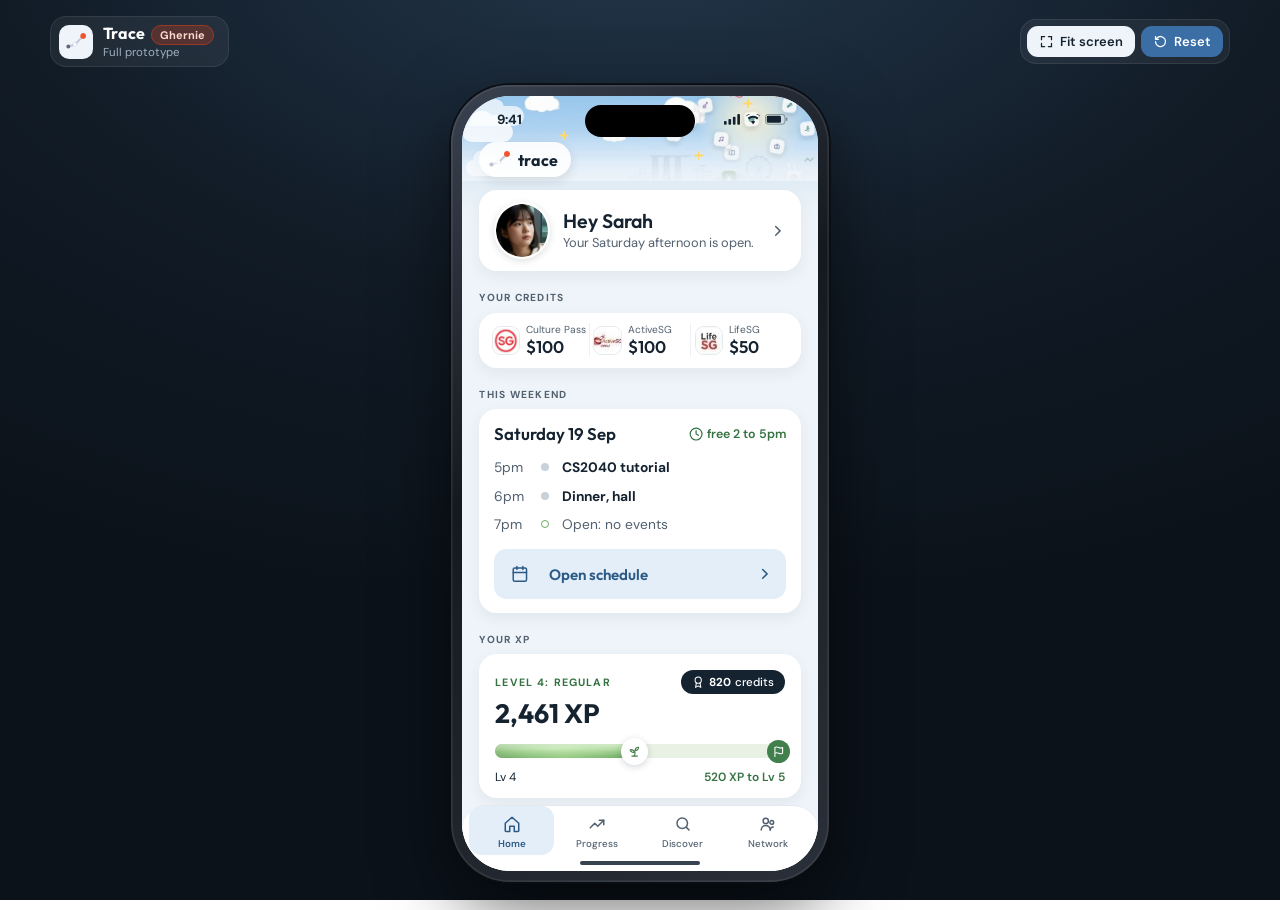
==== commit 427ceae5: "Real-ESRGAN 4x upscale of avatars and Emma's eye drawing (v20261104e)" ====
--- a/full/index.html
+++ b/full/index.html
@@ -3,7 +3,7 @@
 <head>
 <meta charset="utf-8">
 <script>/* clear old saved copies once per version so updates always show */
-(function(){var V='20261104d';try{if(localStorage.getItem('trace-ver')!==V){localStorage.setItem('trace-ver',V);var done=function(){location.reload();};
+(function(){var V='20261104e';try{if(localStorage.getItem('trace-ver')!==V){localStorage.setItem('trace-ver',V);var done=function(){location.reload();};
 var p=('caches' in window)?caches.keys().then(function(ks){return Promise.all(ks.map(function(k){return caches.delete(k);}));}):Promise.resolve();
 p.then(function(){return navigator.serviceWorker?navigator.serviceWorker.getRegistrations():[];}).then(function(rs){return Promise.all((rs||[]).map(function(r){return r.update().catch(function(){});}));}).then(done,done);}}catch(e){}})();
 </script>
@@ -124,7 +124,7 @@
 #status .ic{display:flex;gap:6px;align-items:center}
 html.framed #homebar{display:block;position:absolute;left:50%;bottom:7px;width:136px;height:5px;margin-left:-68px;border-radius:3px;background:#152331;opacity:.85;z-index:35;pointer-events:none}
 </style>
-<link rel="stylesheet" href="native.css?v=20261104d">
+<link rel="stylesheet" href="native.css?v=20261104e">
 </head>
 <body>
 <div id="stage">
@@ -153,9 +153,9 @@
 <div id="homebar" aria-hidden="true"></div>
 </div></div>
 </div>
-<script src="data.js?v=20261104d"></script>
-<script src="native.js?v=20261104d"></script>
-<script src="player.js?v=20261104d"></script>
-<script src="appmode.js?v=20261104d"></script>
+<script src="data.js?v=20261104e"></script>
+<script src="native.js?v=20261104e"></script>
+<script src="player.js?v=20261104e"></script>
+<script src="appmode.js?v=20261104e"></script>
 </body>
 </html>
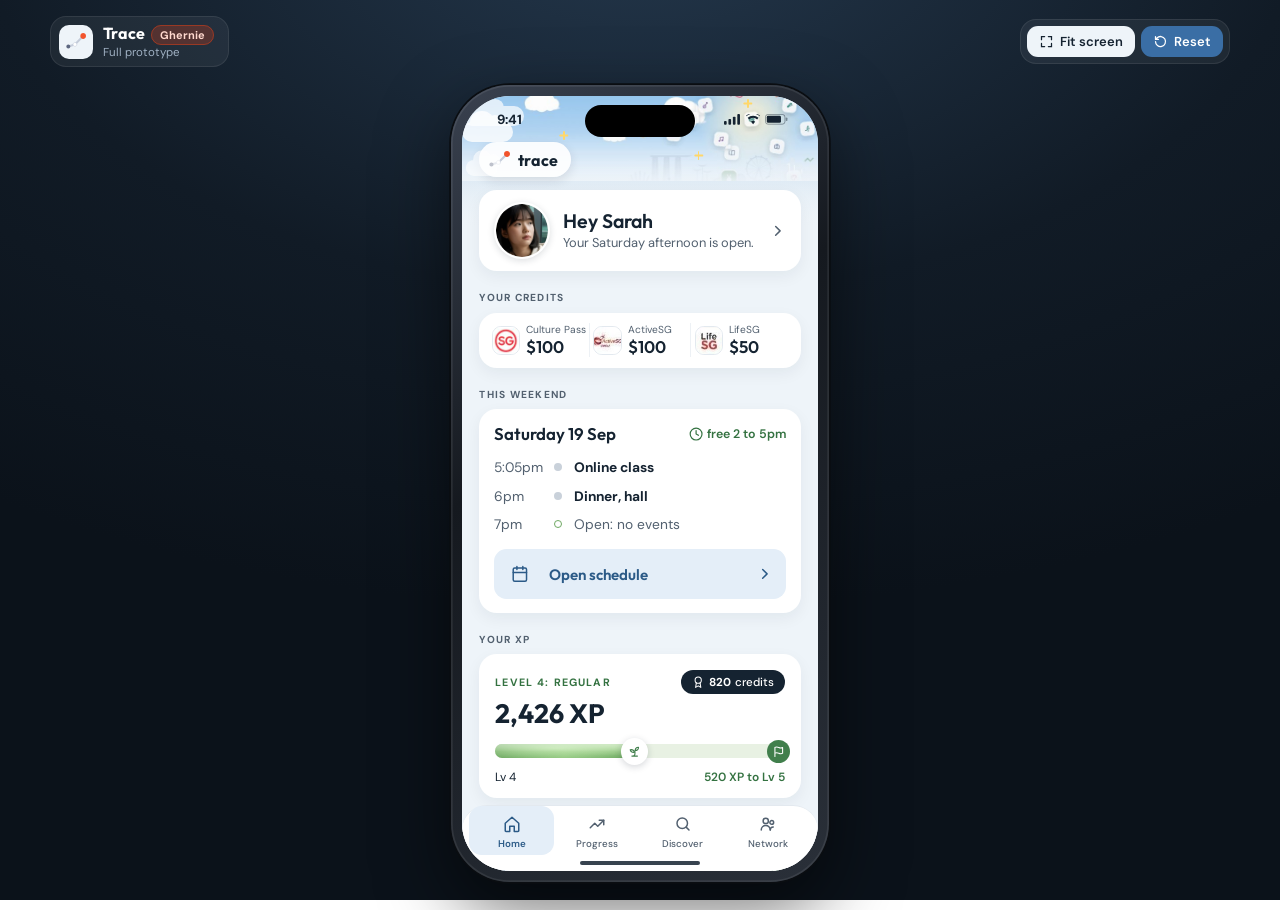
==== commit 9a04951c: "Match the Iter2 documents: online class at 5:05pm replaces the course-coded tutorial everywhere (v20" ====
--- a/full/index.html
+++ b/full/index.html
@@ -3,7 +3,7 @@
 <head>
 <meta charset="utf-8">
 <script>/* clear old saved copies once per version so updates always show */
-(function(){var V='20261104e';try{if(localStorage.getItem('trace-ver')!==V){localStorage.setItem('trace-ver',V);var done=function(){location.reload();};
+(function(){var V='20261104f';try{if(localStorage.getItem('trace-ver')!==V){localStorage.setItem('trace-ver',V);var done=function(){location.reload();};
 var p=('caches' in window)?caches.keys().then(function(ks){return Promise.all(ks.map(function(k){return caches.delete(k);}));}):Promise.resolve();
 p.then(function(){return navigator.serviceWorker?navigator.serviceWorker.getRegistrations():[];}).then(function(rs){return Promise.all((rs||[]).map(function(r){return r.update().catch(function(){});}));}).then(done,done);}}catch(e){}})();
 </script>
@@ -124,7 +124,7 @@
 #status .ic{display:flex;gap:6px;align-items:center}
 html.framed #homebar{display:block;position:absolute;left:50%;bottom:7px;width:136px;height:5px;margin-left:-68px;border-radius:3px;background:#152331;opacity:.85;z-index:35;pointer-events:none}
 </style>
-<link rel="stylesheet" href="native.css?v=20261104e">
+<link rel="stylesheet" href="native.css?v=20261104f">
 </head>
 <body>
 <div id="stage">
@@ -153,9 +153,9 @@
 <div id="homebar" aria-hidden="true"></div>
 </div></div>
 </div>
-<script src="data.js?v=20261104e"></script>
-<script src="native.js?v=20261104e"></script>
-<script src="player.js?v=20261104e"></script>
-<script src="appmode.js?v=20261104e"></script>
+<script src="data.js?v=20261104f"></script>
+<script src="native.js?v=20261104f"></script>
+<script src="player.js?v=20261104f"></script>
+<script src="appmode.js?v=20261104f"></script>
 </body>
 </html>
--- a/full/native.css
+++ b/full/native.css
@@ -846,3 +846,6 @@
 .nx-linked b{display:block;font-size:14px;font-weight:700;color:var(--ink)}
 .nx-linked .nx-muted{display:block;font-size:12px}
 .nx-linked .nx-tag{font-size:11px;padding:3px 8px}
+
+/* ===== 2026-11-04: agenda times can be "5:05pm" ===== */
+.nx-agenda span{width:54px}
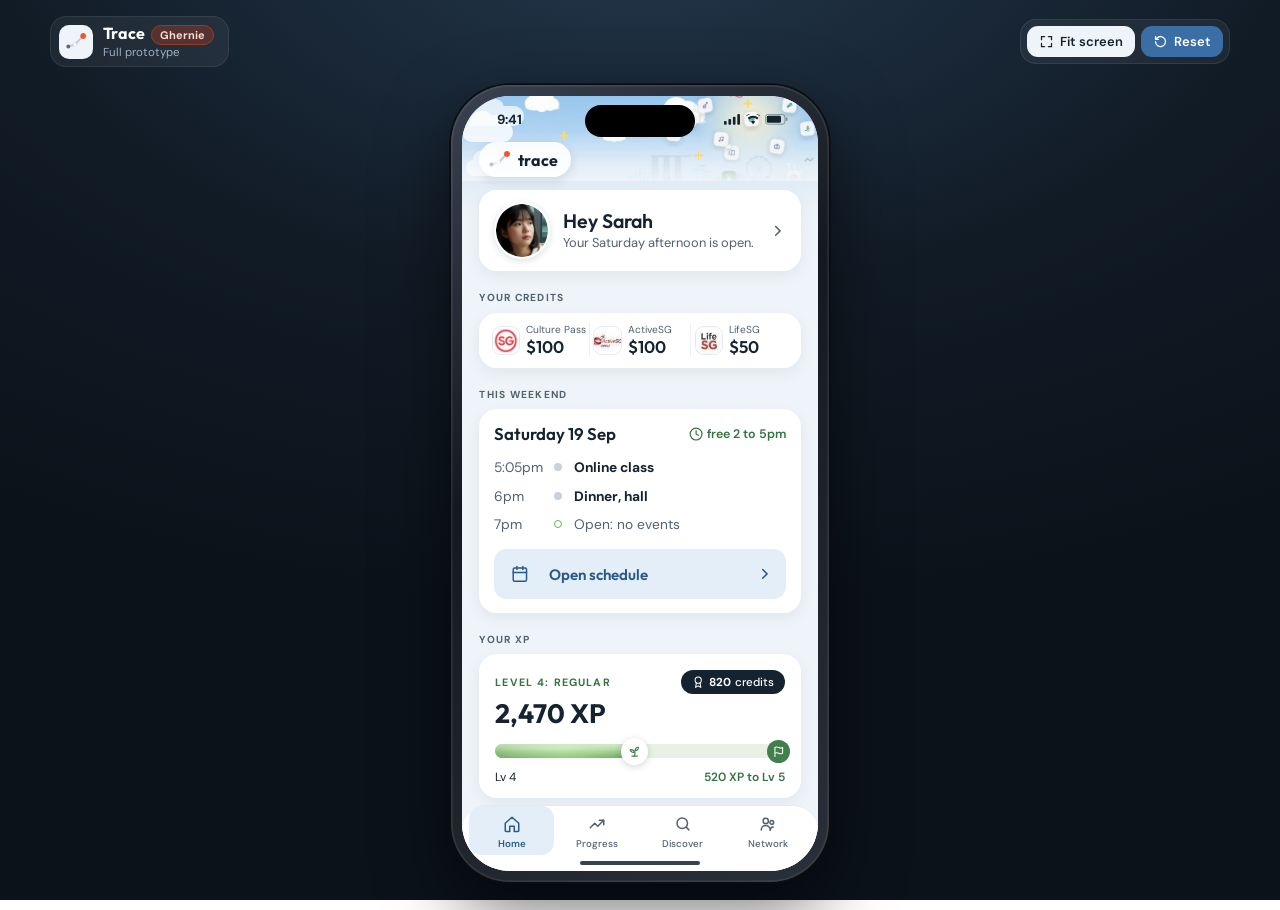
==== commit 7cf2d1b6: "Space between the Rewards header and the Trace credits card (v20261104g)" ====
--- a/full/index.html
+++ b/full/index.html
@@ -3,7 +3,7 @@
 <head>
 <meta charset="utf-8">
 <script>/* clear old saved copies once per version so updates always show */
-(function(){var V='20261104f';try{if(localStorage.getItem('trace-ver')!==V){localStorage.setItem('trace-ver',V);var done=function(){location.reload();};
+(function(){var V='20261104g';try{if(localStorage.getItem('trace-ver')!==V){localStorage.setItem('trace-ver',V);var done=function(){location.reload();};
 var p=('caches' in window)?caches.keys().then(function(ks){return Promise.all(ks.map(function(k){return caches.delete(k);}));}):Promise.resolve();
 p.then(function(){return navigator.serviceWorker?navigator.serviceWorker.getRegistrations():[];}).then(function(rs){return Promise.all((rs||[]).map(function(r){return r.update().catch(function(){});}));}).then(done,done);}}catch(e){}})();
 </script>
@@ -124,7 +124,7 @@
 #status .ic{display:flex;gap:6px;align-items:center}
 html.framed #homebar{display:block;position:absolute;left:50%;bottom:7px;width:136px;height:5px;margin-left:-68px;border-radius:3px;background:#152331;opacity:.85;z-index:35;pointer-events:none}
 </style>
-<link rel="stylesheet" href="native.css?v=20261104f">
+<link rel="stylesheet" href="native.css?v=20261104g">
 </head>
 <body>
 <div id="stage">
@@ -153,9 +153,9 @@
 <div id="homebar" aria-hidden="true"></div>
 </div></div>
 </div>
-<script src="data.js?v=20261104f"></script>
-<script src="native.js?v=20261104f"></script>
-<script src="player.js?v=20261104f"></script>
-<script src="appmode.js?v=20261104f"></script>
+<script src="data.js?v=20261104g"></script>
+<script src="native.js?v=20261104g"></script>
+<script src="player.js?v=20261104g"></script>
+<script src="appmode.js?v=20261104g"></script>
 </body>
 </html>
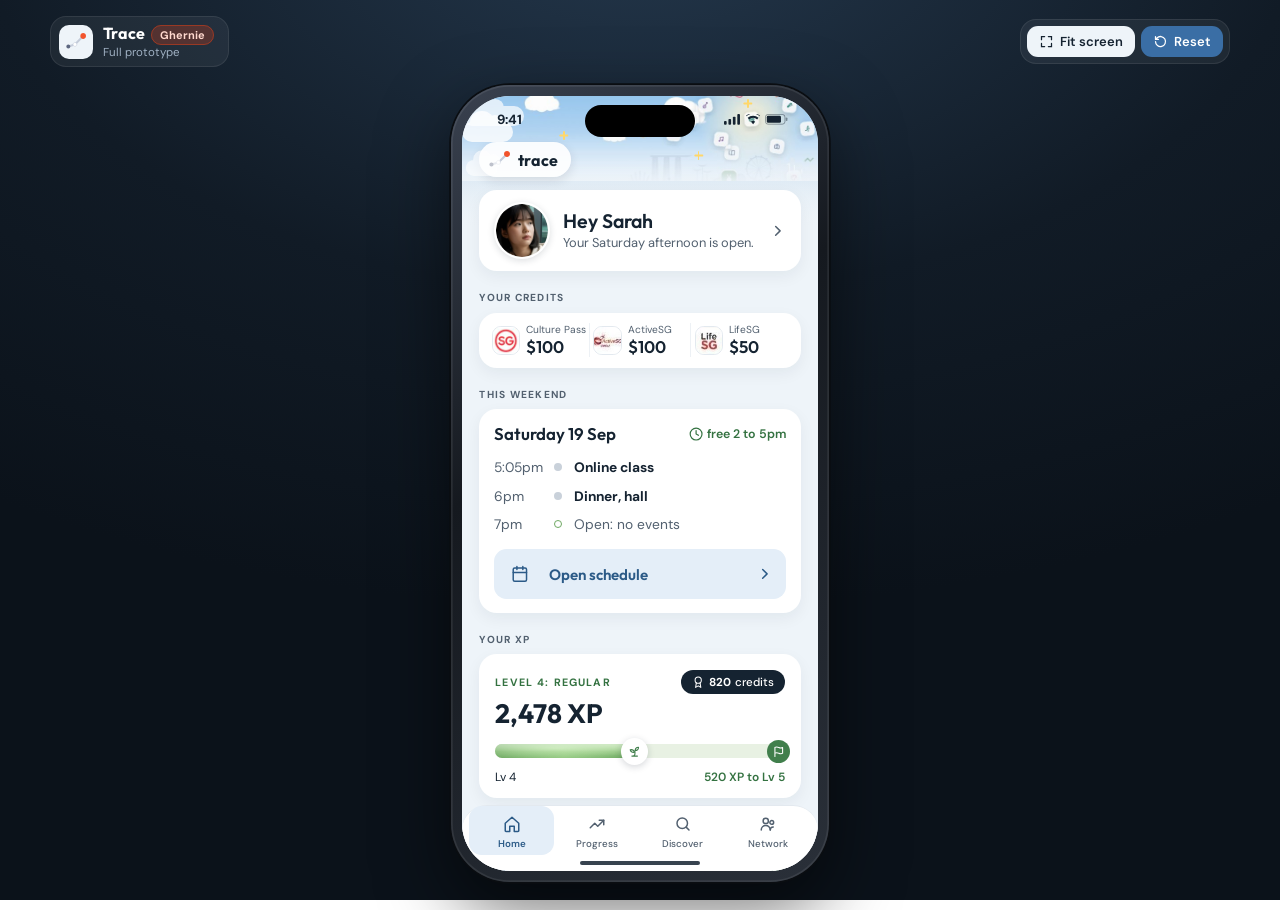
==== commit 141e5081: "Linked accounts toggle: tap Connected to disconnect, Connect to reconnect (v20261104h)" ====
--- a/full/index.html
+++ b/full/index.html
@@ -3,7 +3,7 @@
 <head>
 <meta charset="utf-8">
 <script>/* clear old saved copies once per version so updates always show */
-(function(){var V='20261104g';try{if(localStorage.getItem('trace-ver')!==V){localStorage.setItem('trace-ver',V);var done=function(){location.reload();};
+(function(){var V='20261104h';try{if(localStorage.getItem('trace-ver')!==V){localStorage.setItem('trace-ver',V);var done=function(){location.reload();};
 var p=('caches' in window)?caches.keys().then(function(ks){return Promise.all(ks.map(function(k){return caches.delete(k);}));}):Promise.resolve();
 p.then(function(){return navigator.serviceWorker?navigator.serviceWorker.getRegistrations():[];}).then(function(rs){return Promise.all((rs||[]).map(function(r){return r.update().catch(function(){});}));}).then(done,done);}}catch(e){}})();
 </script>
@@ -124,7 +124,7 @@
 #status .ic{display:flex;gap:6px;align-items:center}
 html.framed #homebar{display:block;position:absolute;left:50%;bottom:7px;width:136px;height:5px;margin-left:-68px;border-radius:3px;background:#152331;opacity:.85;z-index:35;pointer-events:none}
 </style>
-<link rel="stylesheet" href="native.css?v=20261104g">
+<link rel="stylesheet" href="native.css?v=20261104h">
 </head>
 <body>
 <div id="stage">
@@ -153,9 +153,9 @@
 <div id="homebar" aria-hidden="true"></div>
 </div></div>
 </div>
-<script src="data.js?v=20261104g"></script>
-<script src="native.js?v=20261104g"></script>
-<script src="player.js?v=20261104g"></script>
-<script src="appmode.js?v=20261104g"></script>
+<script src="data.js?v=20261104h"></script>
+<script src="native.js?v=20261104h"></script>
+<script src="player.js?v=20261104h"></script>
+<script src="appmode.js?v=20261104h"></script>
 </body>
 </html>
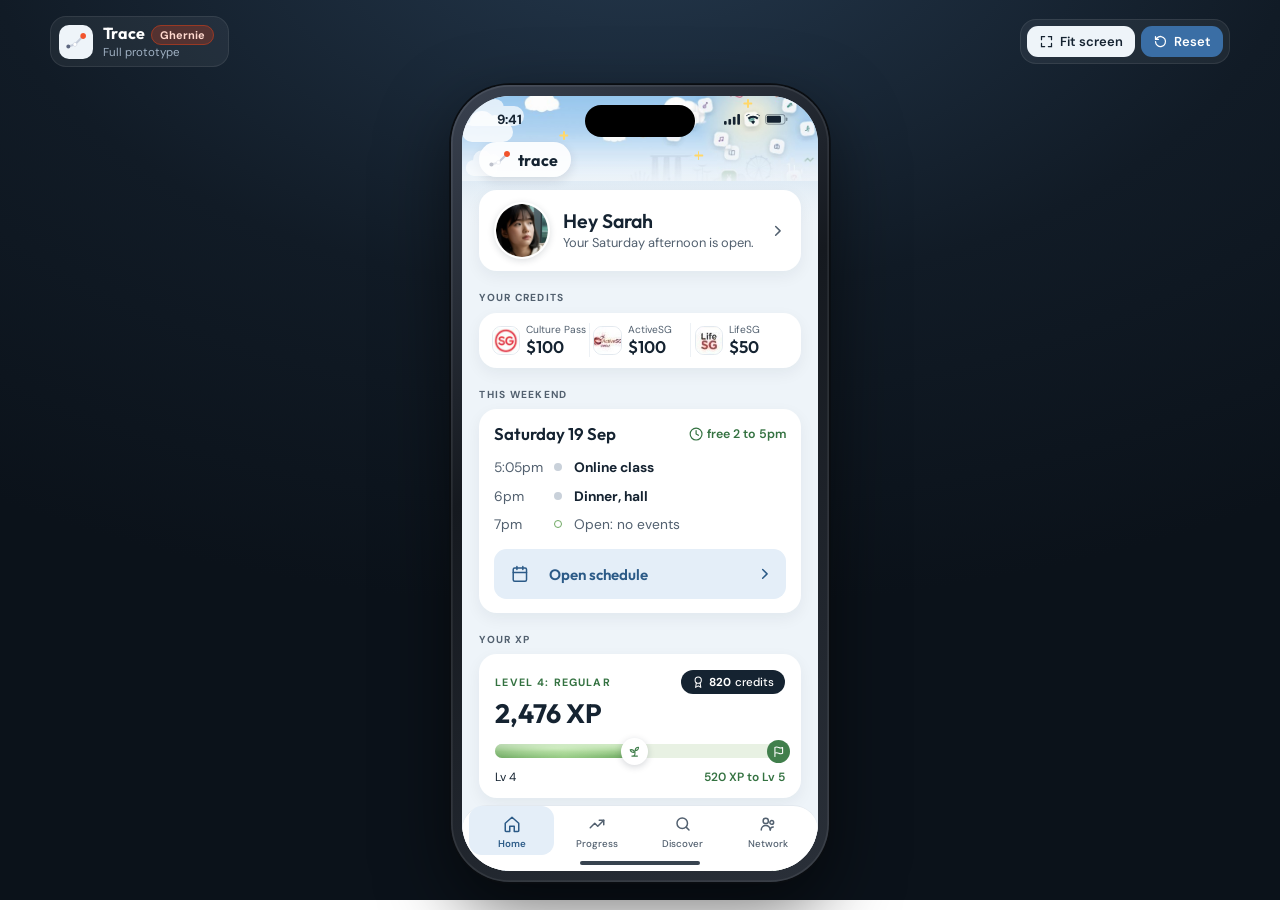
==== commit 883f9b0b: "Tapping the trace logo goes to Home (v20261104i)" ====
--- a/full/index.html
+++ b/full/index.html
@@ -3,7 +3,7 @@
 <head>
 <meta charset="utf-8">
 <script>/* clear old saved copies once per version so updates always show */
-(function(){var V='20261104h';try{if(localStorage.getItem('trace-ver')!==V){localStorage.setItem('trace-ver',V);var done=function(){location.reload();};
+(function(){var V='20261104i';try{if(localStorage.getItem('trace-ver')!==V){localStorage.setItem('trace-ver',V);var done=function(){location.reload();};
 var p=('caches' in window)?caches.keys().then(function(ks){return Promise.all(ks.map(function(k){return caches.delete(k);}));}):Promise.resolve();
 p.then(function(){return navigator.serviceWorker?navigator.serviceWorker.getRegistrations():[];}).then(function(rs){return Promise.all((rs||[]).map(function(r){return r.update().catch(function(){});}));}).then(done,done);}}catch(e){}})();
 </script>
@@ -124,7 +124,7 @@
 #status .ic{display:flex;gap:6px;align-items:center}
 html.framed #homebar{display:block;position:absolute;left:50%;bottom:7px;width:136px;height:5px;margin-left:-68px;border-radius:3px;background:#152331;opacity:.85;z-index:35;pointer-events:none}
 </style>
-<link rel="stylesheet" href="native.css?v=20261104h">
+<link rel="stylesheet" href="native.css?v=20261104i">
 </head>
 <body>
 <div id="stage">
@@ -153,9 +153,9 @@
 <div id="homebar" aria-hidden="true"></div>
 </div></div>
 </div>
-<script src="data.js?v=20261104h"></script>
-<script src="native.js?v=20261104h"></script>
-<script src="player.js?v=20261104h"></script>
-<script src="appmode.js?v=20261104h"></script>
+<script src="data.js?v=20261104i"></script>
+<script src="native.js?v=20261104i"></script>
+<script src="player.js?v=20261104i"></script>
+<script src="appmode.js?v=20261104i"></script>
 </body>
 </html>
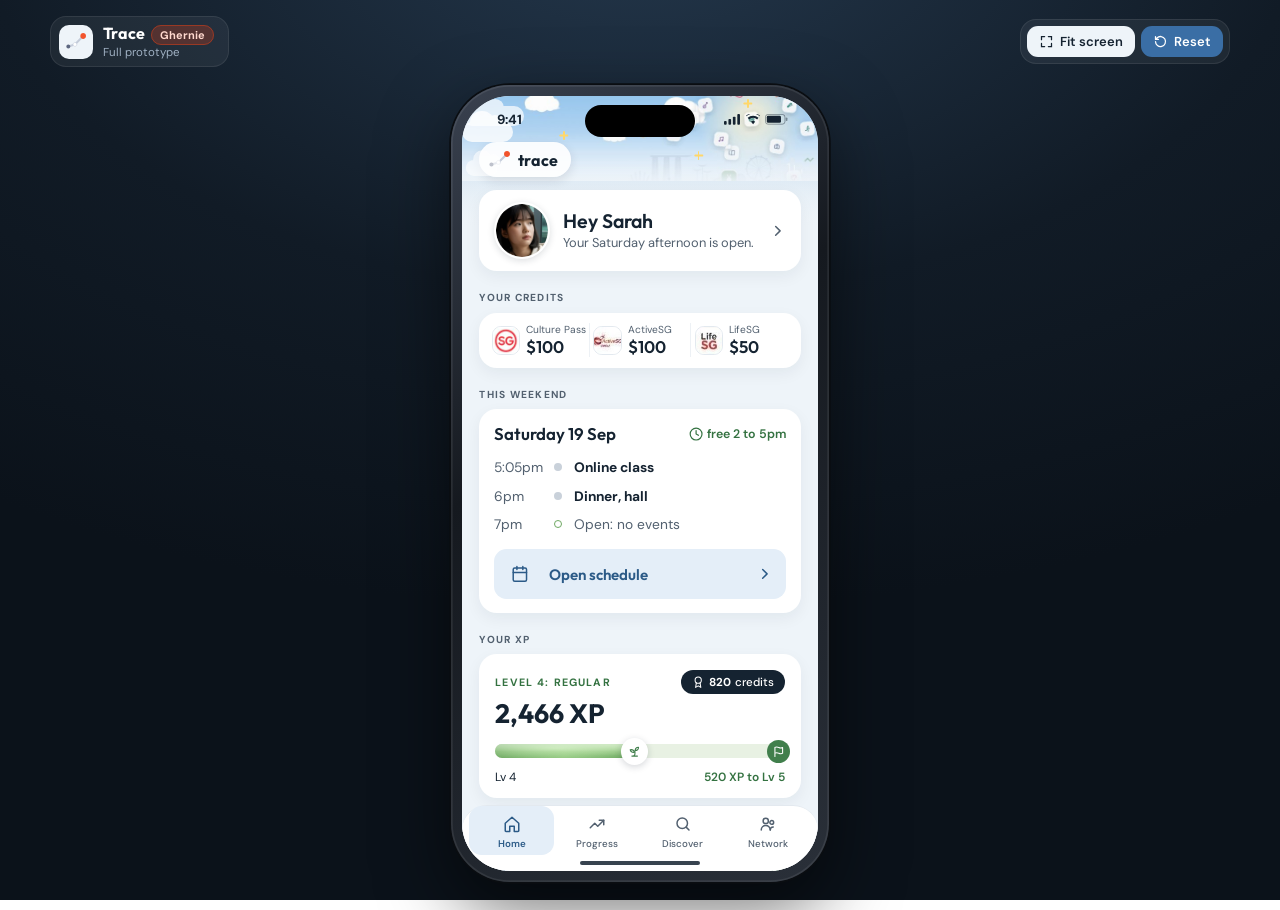
==== commit aa37b317: "Match Iter2.04: Internship and University chips, Sep 2026 dates, Palette study upload, endorsement a" ====
--- a/full/index.html
+++ b/full/index.html
@@ -3,7 +3,7 @@
 <head>
 <meta charset="utf-8">
 <script>/* clear old saved copies once per version so updates always show */
-(function(){var V='20261104i';try{if(localStorage.getItem('trace-ver')!==V){localStorage.setItem('trace-ver',V);var done=function(){location.reload();};
+(function(){var V='20261104j';try{if(localStorage.getItem('trace-ver')!==V){localStorage.setItem('trace-ver',V);var done=function(){location.reload();};
 var p=('caches' in window)?caches.keys().then(function(ks){return Promise.all(ks.map(function(k){return caches.delete(k);}));}):Promise.resolve();
 p.then(function(){return navigator.serviceWorker?navigator.serviceWorker.getRegistrations():[];}).then(function(rs){return Promise.all((rs||[]).map(function(r){return r.update().catch(function(){});}));}).then(done,done);}}catch(e){}})();
 </script>
@@ -124,7 +124,7 @@
 #status .ic{display:flex;gap:6px;align-items:center}
 html.framed #homebar{display:block;position:absolute;left:50%;bottom:7px;width:136px;height:5px;margin-left:-68px;border-radius:3px;background:#152331;opacity:.85;z-index:35;pointer-events:none}
 </style>
-<link rel="stylesheet" href="native.css?v=20261104i">
+<link rel="stylesheet" href="native.css?v=20261104j">
 </head>
 <body>
 <div id="stage">
@@ -153,9 +153,9 @@
 <div id="homebar" aria-hidden="true"></div>
 </div></div>
 </div>
-<script src="data.js?v=20261104i"></script>
-<script src="native.js?v=20261104i"></script>
-<script src="player.js?v=20261104i"></script>
-<script src="appmode.js?v=20261104i"></script>
+<script src="data.js?v=20261104j"></script>
+<script src="native.js?v=20261104j"></script>
+<script src="player.js?v=20261104j"></script>
+<script src="appmode.js?v=20261104j"></script>
 </body>
 </html>
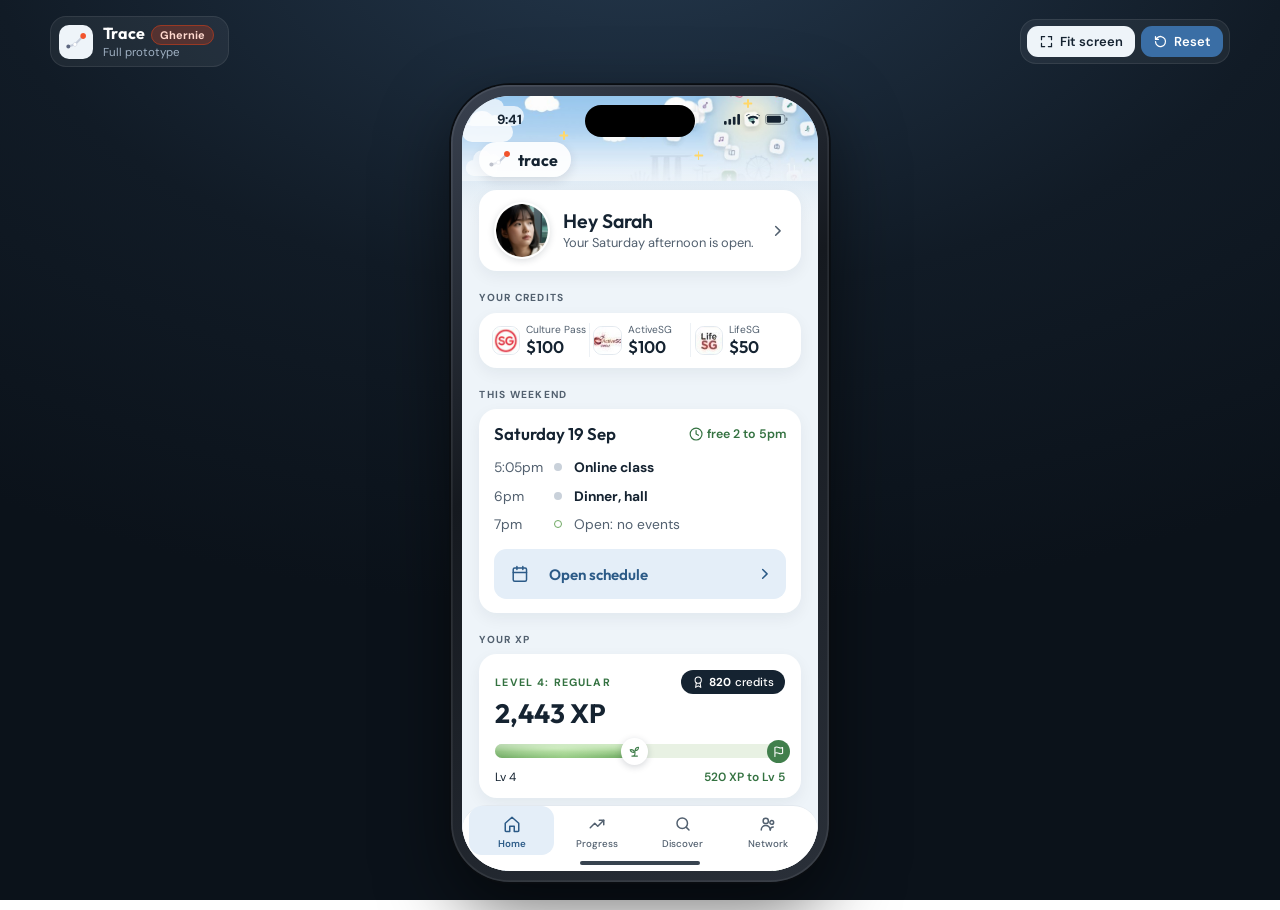
==== commit 817efd5b: "Match Iter2.04 review: uploads stay private (auto-share off), save returns to Vault, Trace feed toas" ====
--- a/full/index.html
+++ b/full/index.html
@@ -3,7 +3,7 @@
 <head>
 <meta charset="utf-8">
 <script>/* clear old saved copies once per version so updates always show */
-(function(){var V='20261104j';try{if(localStorage.getItem('trace-ver')!==V){localStorage.setItem('trace-ver',V);var done=function(){location.reload();};
+(function(){var V='20261104k';try{if(localStorage.getItem('trace-ver')!==V){localStorage.setItem('trace-ver',V);var done=function(){location.reload();};
 var p=('caches' in window)?caches.keys().then(function(ks){return Promise.all(ks.map(function(k){return caches.delete(k);}));}):Promise.resolve();
 p.then(function(){return navigator.serviceWorker?navigator.serviceWorker.getRegistrations():[];}).then(function(rs){return Promise.all((rs||[]).map(function(r){return r.update().catch(function(){});}));}).then(done,done);}}catch(e){}})();
 </script>
@@ -124,7 +124,7 @@
 #status .ic{display:flex;gap:6px;align-items:center}
 html.framed #homebar{display:block;position:absolute;left:50%;bottom:7px;width:136px;height:5px;margin-left:-68px;border-radius:3px;background:#152331;opacity:.85;z-index:35;pointer-events:none}
 </style>
-<link rel="stylesheet" href="native.css?v=20261104j">
+<link rel="stylesheet" href="native.css?v=20261104k">
 </head>
 <body>
 <div id="stage">
@@ -153,9 +153,9 @@
 <div id="homebar" aria-hidden="true"></div>
 </div></div>
 </div>
-<script src="data.js?v=20261104j"></script>
-<script src="native.js?v=20261104j"></script>
-<script src="player.js?v=20261104j"></script>
-<script src="appmode.js?v=20261104j"></script>
+<script src="data.js?v=20261104k"></script>
+<script src="native.js?v=20261104k"></script>
+<script src="player.js?v=20261104k"></script>
+<script src="appmode.js?v=20261104k"></script>
 </body>
 </html>
